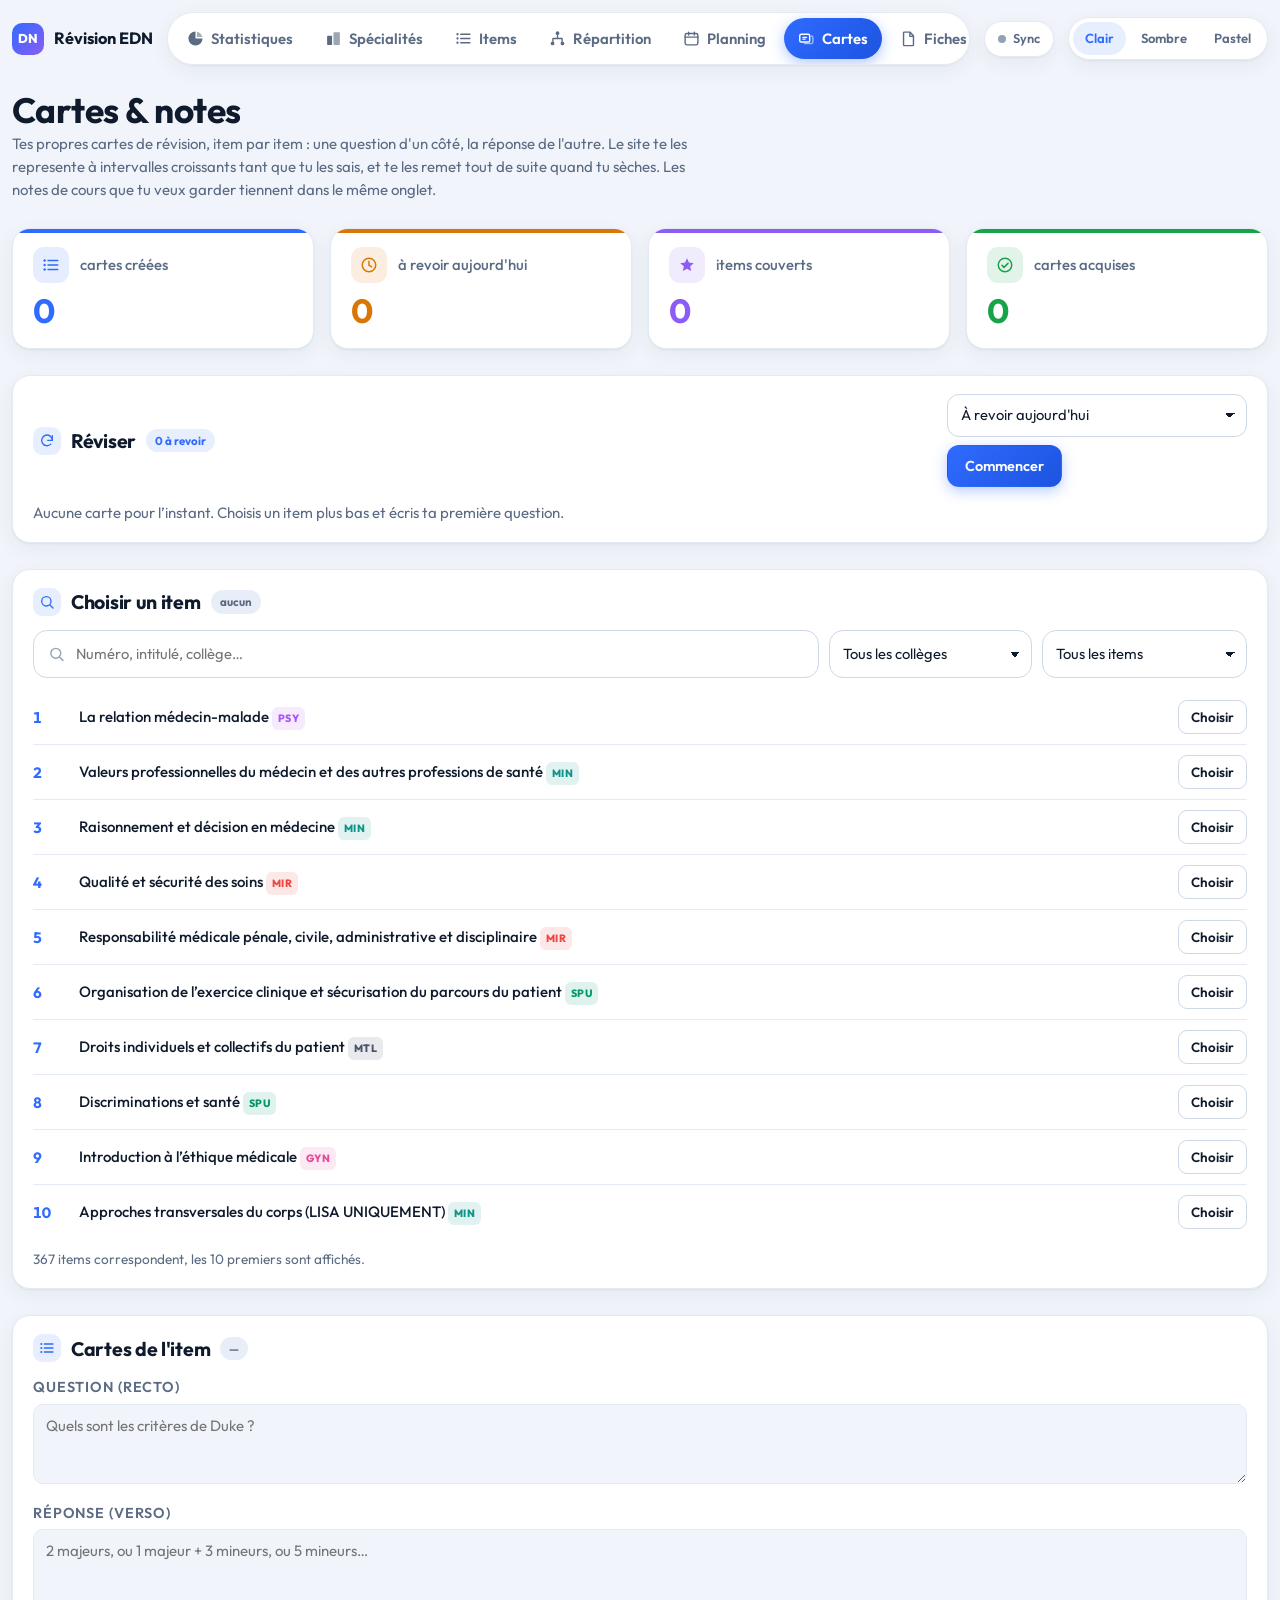
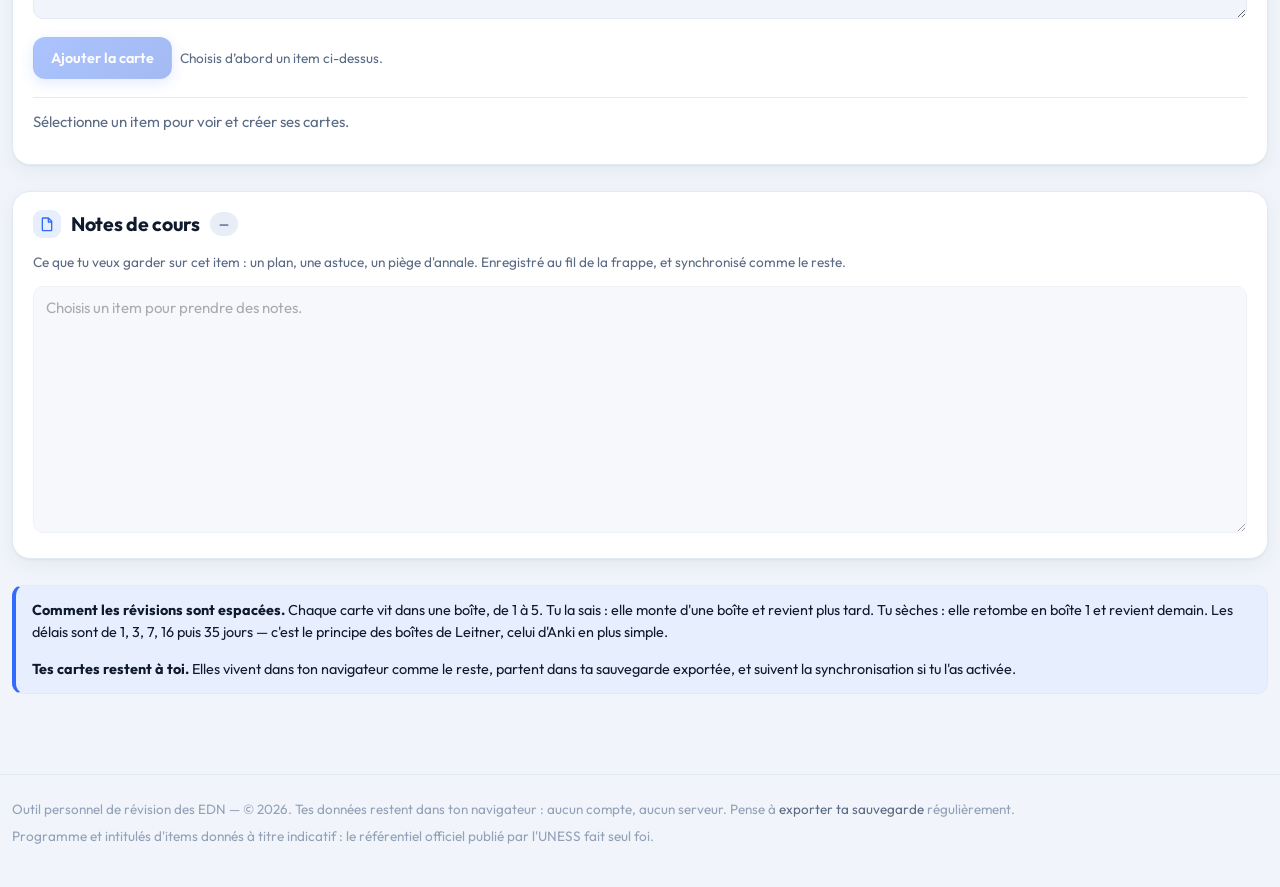
==== cartes.html @ 968150f5 "Onglet « Cartes & notes », et proposer un tour quand un cours est fait Deux demandes.  1. Un nouvel " ====
<!doctype html>
<html lang="fr" data-theme="clair">
<head>
<meta charset="utf-8">
<meta name="viewport" content="width=device-width, initial-scale=1, viewport-fit=cover">
<title>Cartes de révision et notes de cours | Révision EDN</title>
<meta name="description" content="Crée tes propres cartes de révision par item, revois-les en répétition espacée, et garde tes notes de cours au même endroit.">
<meta name="theme-color" content="#f1f5fb">
<meta name="color-scheme" content="light dark">
<meta name="mobile-web-app-capable" content="yes">
<meta name="apple-mobile-web-app-capable" content="yes">
<meta name="apple-mobile-web-app-status-bar-style" content="default">
<meta name="apple-mobile-web-app-title" content="EDN">
<link rel="manifest" href="manifest.webmanifest">
<link rel="apple-touch-icon" href="assets/apple-touch-icon.png">
<link rel="icon" href="data:image/svg+xml,%3Csvg xmlns='http://www.w3.org/2000/svg' viewBox='0 0 32 32'%3E%3Crect width='32' height='32' rx='9' fill='%232f6bff'/%3E%3Ctext x='16' y='22' font-family='sans-serif' font-size='15' font-weight='bold' fill='white' text-anchor='middle'%3EDN%3C/text%3E%3C/svg%3E">
<link rel="preconnect" href="https://fonts.googleapis.com">
<link rel="preconnect" href="https://fonts.gstatic.com" crossorigin>
<link rel="stylesheet" href="https://fonts.googleapis.com/css2?family=Outfit:wght@400;500;600;700;800&display=swap">
<link rel="stylesheet" href="assets/css/style.css?v=__BUILD__">
<script src="assets/js/items.js?v=__BUILD__"></script>
<script src="assets/js/store.js?v=__BUILD__"></script>
<script src="assets/js/sync.js?v=__BUILD__"></script>
<script src="assets/js/ui.js?v=__BUILD__"></script>
</head>
<body>

<header class="topbar">
  <div class="topbar__inner">
    <a class="brand" href="index.html">
      <span class="brand__mark">DN</span>
      <span>Révision EDN</span>
    </a>
    <nav class="tabs" aria-label="Navigation principale">
      <a href="stats.html"><svg viewBox="0 0 24 24" fill="currentColor" aria-hidden="true"><path d="M12 2a10 10 0 1 0 10 10h-10z"/><path d="M14 2.5A10 10 0 0 1 21.5 10H14z" opacity=".55"/></svg><span>Statistiques</span></a>
      <a href="specialites.html"><svg viewBox="0 0 24 24" fill="currentColor" aria-hidden="true"><rect x="3" y="8" width="7" height="13" rx="1"/><rect x="12" y="3" width="9" height="18" rx="1" opacity=".6"/></svg><span>Spécialités</span></a>
      <a href="items.html"><svg viewBox="0 0 24 24" fill="currentColor" aria-hidden="true"><path d="M8 6h13M8 12h13M8 18h13" stroke="currentColor" stroke-width="2" stroke-linecap="round" fill="none"/><circle cx="3.5" cy="6" r="1.6"/><circle cx="3.5" cy="12" r="1.6"/><circle cx="3.5" cy="18" r="1.6"/></svg><span>Items</span></a>
      <a href="repartition.html"><svg viewBox="0 0 24 24" fill="currentColor" aria-hidden="true"><circle cx="12" cy="4.5" r="2.6"/><circle cx="5" cy="19" r="2.6"/><circle cx="19" cy="19" r="2.6"/><path d="M12 7.5v4.5M12 12H5.5v4M12 12h6.5v4" fill="none" stroke="currentColor" stroke-width="1.9" stroke-linecap="round" stroke-linejoin="round"/></svg><span>Répartition</span></a>
      <a href="planning.html"><svg viewBox="0 0 24 24" fill="currentColor" aria-hidden="true"><rect x="3" y="5" width="18" height="16" rx="2.5" fill="none" stroke="currentColor" stroke-width="2"/><path d="M3 10h18M8 3v4M16 3v4" stroke="currentColor" stroke-width="2" stroke-linecap="round"/></svg><span>Planning</span></a>
      <a href="cartes.html"><svg viewBox="0 0 24 24" fill="currentColor" aria-hidden="true"><rect x="2.5" y="6" width="14" height="11" rx="2" fill="none" stroke="currentColor" stroke-width="2"/><path d="M7 10.5h5M7 13h3" stroke="currentColor" stroke-width="1.8" stroke-linecap="round"/><path d="M19 8.5a2 2 0 0 1 2 2v6.5a2 2 0 0 1-2 2H9" fill="none" stroke="currentColor" stroke-width="2" stroke-linecap="round" opacity=".55"/></svg><span>Cartes</span></a>
      <a href="fiches.html"><svg viewBox="0 0 24 24" fill="currentColor" aria-hidden="true"><path d="M6 3h8l5 5v13a1 1 0 0 1-1 1H6a1 1 0 0 1-1-1V4a1 1 0 0 1 1-1z" fill="none" stroke="currentColor" stroke-width="2" stroke-linejoin="round"/><path d="M14 3v6h5" fill="none" stroke="currentColor" stroke-width="2" stroke-linejoin="round"/></svg><span>Fiches</span></a>
    </nav>
      <a class="sync" href="sync.html" id="sync-etat" data-phase="inactif" title="Synchronisation">
        <span class="sync__point"></span><span class="sync__txt">Sync</span>
      </a>
    <div class="themes" role="group" aria-label="Thème">
      <button type="button" data-theme="clair" aria-pressed="true">Clair</button>
      <button type="button" data-theme="sombre" aria-pressed="false">Sombre</button>
      <button type="button" data-theme="pastel" aria-pressed="false">Pastel</button>
    </div>
  </div>
</header>

<main>
<div class="wrap">

  <section>
    <h1 class="mb0">Cartes &amp; notes</h1>
    <p class="muted" style="max-width:68ch">Tes propres cartes de révision, item par item :
    une question d'un côté, la réponse de l'autre. Le site te les represente à intervalles
    croissants tant que tu les sais, et te les remet tout de suite quand tu sèches. Les notes
    de cours que tu veux garder tiennent dans le même onglet.</p>
  </section>

  <section>
    <div class="grid grid--4">
      <div class="stat-card" style="--accent-color:var(--blue)">
        <div class="stat-card__head"><span class="stat-card__icon" id="i-total"></span>
          <span class="stat-card__label">cartes créées</span></div>
        <div class="stat-card__value" id="k-total">—</div>
      </div>
      <div class="stat-card" style="--accent-color:var(--amber)">
        <div class="stat-card__head"><span class="stat-card__icon" id="i-dues"></span>
          <span class="stat-card__label">à revoir aujourd'hui</span></div>
        <div class="stat-card__value" id="k-dues">—</div>
      </div>
      <div class="stat-card" style="--accent-color:var(--violet)">
        <div class="stat-card__head"><span class="stat-card__icon" id="i-items"></span>
          <span class="stat-card__label">items couverts</span></div>
        <div class="stat-card__value" id="k-items">—</div>
      </div>
      <div class="stat-card" style="--accent-color:var(--green)">
        <div class="stat-card__head"><span class="stat-card__icon" id="i-acquises"></span>
          <span class="stat-card__label">cartes acquises</span></div>
        <div class="stat-card__value" id="k-acquises">—</div>
      </div>
    </div>
  </section>

  <!-- ---------------------------------------------------------- réviser -->
  <section>
    <div class="card card--pad">
      <div class="sec-title sec-title--rev">
        <span class="sec-title__icon" id="i-sec-rev"></span>
        <h2>Réviser</h2>
        <span class="tag tag--blue" id="rev-compte">—</span>
        <div class="spacer"></div>
        <div class="row rev-ctl">
          <label class="vh" for="rev-portee">Quoi réviser</label>
          <select id="rev-portee">
            <option value="dues">À revoir aujourd'hui</option>
            <option value="toutes">Toutes les cartes</option>
            <option value="item">L'item sélectionné</option>
          </select>
          <button type="button" class="btn btn--primary" id="rev-demarrer">Commencer</button>
        </div>
      </div>
      <div id="rev-zone">
        <p class="muted mb0" id="rev-vide">Rien à revoir pour l'instant. Crée une carte ci-dessous,
        ou choisis « Toutes les cartes » pour t'entraîner quand même.</p>
      </div>
    </div>
  </section>

  <!-- ------------------------------------------------------ item courant -->
  <section>
    <div class="card card--pad">
      <div class="sec-title">
        <span class="sec-title__icon" id="i-sec-item"></span>
        <h2>Choisir un item</h2>
        <span class="tag" id="item-tag">aucun</span>
      </div>
      <div class="row" style="gap:10px">
        <div class="search">
          <svg viewBox="0 0 24 24" fill="currentColor" aria-hidden="true"><circle cx="11" cy="11" r="7" fill="none" stroke="currentColor" stroke-width="2"/><path d="M16.5 16.5 21 21" stroke="currentColor" stroke-width="2" stroke-linecap="round"/></svg>
          <label class="vh" for="c-q">Rechercher un item</label>
          <input type="search" id="c-q" placeholder="Numéro, intitulé, collège…" autocomplete="off">
        </div>
        <div class="filters">
          <label class="vh" for="c-col">Collège</label>
          <select id="c-col"><option value="">Tous les collèges</option></select>
          <label class="vh" for="c-avec">Filtrer</label>
          <select id="c-avec">
            <option value="">Tous les items</option>
            <option value="cartes">Avec des cartes</option>
            <option value="notes">Avec une note de cours</option>
            <option value="dues">Avec des cartes à revoir</option>
          </select>
        </div>
      </div>
      <div id="c-resultats" style="margin-top:12px"></div>
    </div>
  </section>

  <!-- ------------------------------------------------------- les cartes -->
  <section>
    <div class="card card--pad">
      <div class="sec-title">
        <span class="sec-title__icon" id="i-sec-cartes"></span>
        <h2>Cartes de l'item</h2>
        <span class="tag" id="cartes-compte">—</span>
      </div>
      <form id="carte-form" class="carte-form">
        <div>
          <label for="f-recto">Question (recto)</label>
          <textarea id="f-recto" rows="2" placeholder="Quels sont les critères de Duke ?"></textarea>
        </div>
        <div>
          <label for="f-verso">Réponse (verso)</label>
          <textarea id="f-verso" rows="3" placeholder="2 majeurs, ou 1 majeur + 3 mineurs, ou 5 mineurs…"></textarea>
        </div>
        <div class="row" style="gap:8px">
          <button type="submit" class="btn btn--primary" id="f-valider">Ajouter la carte</button>
          <button type="button" class="btn" id="f-annuler" hidden>Annuler la modification</button>
          <span class="small muted" id="f-aide">Choisis d'abord un item ci-dessus.</span>
        </div>
      </form>
      <ul class="cartes" id="cartes-liste"></ul>
    </div>
  </section>

  <!-- --------------------------------------------------- notes de cours -->
  <section>
    <div class="card card--pad">
      <div class="sec-title">
        <span class="sec-title__icon" id="i-sec-cours"></span>
        <h2>Notes de cours</h2>
        <span class="tag" id="cours-etat">—</span>
      </div>
      <p class="small muted">Ce que tu veux garder sur cet item : un plan, une astuce, un piège
      d'annale. Enregistré au fil de la frappe, et synchronisé comme le reste.</p>
      <label class="vh" for="cours-texte">Notes de cours</label>
      <textarea id="cours-texte" rows="10" placeholder="Choisis un item pour prendre des notes." disabled></textarea>
    </div>
  </section>

  <section>
    <div class="notice notice--info">
      <p><strong>Comment les révisions sont espacées.</strong> Chaque carte vit dans une boîte,
      de 1 à 5. Tu la sais : elle monte d'une boîte et revient plus tard. Tu sèches : elle
      retombe en boîte 1 et revient demain. Les délais sont de 1, 3, 7, 16 puis 35 jours —
      c'est le principe des boîtes de Leitner, celui d'Anki en plus simple.</p>
      <p class="mb0"><strong>Tes cartes restent à toi.</strong> Elles vivent dans ton navigateur
      comme le reste, partent dans ta sauvegarde exportée, et suivent la synchronisation si tu
      l'as activée.</p>
    </div>
  </section>

</div>
</main>

<footer class="foot">
  <div class="wrap">
    <p class="mb0">
      Outil personnel de révision des EDN — &copy; <span id="annee"></span>.
      Tes données restent dans ton navigateur : aucun compte, aucun serveur.
      Pense à <a href="items.html#donnees">exporter ta sauvegarde</a> régulièrement.
    </p>
    <p class="mb0 small" style="margin-top:6px">
      Programme et intitulés d'items donnés à titre indicatif : le référentiel officiel
      publié par l'UNESS fait seul foi.
    </p>
  </div>
</footer>
<script src="assets/js/page-cartes.js?v=__BUILD__"></script>

</body>
</html>
---- assets/css/style.css ----
/* ==========================================================================
   Révision EDN — feuille de style unique
   Thèmes : clair · sombre · pastel, pilotés par [data-theme] sur <html>
   ========================================================================== */

:root {
  /* surfaces */
  --bg:          #f1f5fb;
  --bg-2:        #e8eef8;
  --card:        #ffffff;
  --card-2:      #f8fafc;
  --line:        #e4eaf3;
  --line-2:      #cfd8e6;

  /* texte */
  --ink:         #0f1b2d;
  --ink-2:       #5b6b84;
  --ink-3:       #93a1b7;

  /* accent */
  --blue:        #2f6bff;
  --blue-2:      #1d54e0;
  --blue-soft:   #e7effe;
  --violet:      #8b5cf6;
  --violet-soft: #f1ebfe;
  --on-accent:   #ffffff;

  /* états */
  --green:       #16a34a;
  --green-soft:  #dcfce7;
  --amber:       #d97706;
  --amber-soft:  #fef3c7;
  --red:         #dc2626;
  --red-soft:    #fee2e2;
  --pink:        #ec4899;
  --pink-soft:   #fce7f3;

  /* confiance 1→5 */
  --c1: #a4514f; --c2: #ef6b62; --c3: #f0b43c; --c4: #22c55e; --c5: #4b9f6b;

  --shadow:    0 1px 2px rgba(15, 27, 45, .05), 0 6px 20px rgba(15, 27, 45, .06);
  --shadow-lg: 0 8px 40px rgba(15, 27, 45, .14);
  --r:    18px;
  --r-sm: 11px;
  --maxw: 1440px;
  --font: "Outfit", -apple-system, BlinkMacSystemFont, "Segoe UI", Roboto, sans-serif;
  --tint: 12%;   /* intensité du fond teinté par spécialité */
}

:root[data-theme="sombre"] {
  --bg:          #0d1626;
  --bg-2:        #0a1220;
  --card:        #15202f;
  --card-2:      #1b2838;
  --line:        #24334a;
  --line-2:      #33455f;
  --ink:         #e9eff8;
  --ink-2:       #9fb0c8;
  --ink-3:       #6d809b;
  --blue:        #4d84ff;
  --blue-2:      #3c72f0;
  --blue-soft:   #1b2b4c;
  --violet:      #a78bfa;
  --violet-soft: #2a2450;
  --green:       #34d17f;  --green-soft: #12301f;
  --amber:       #eab34a;  --amber-soft: #302614;
  --red:         #f87171;  --red-soft:   #331a1a;
  --pink:        #f472b6;  --pink-soft:  #34192a;
  --shadow:      0 1px 2px rgba(0, 0, 0, .4), 0 6px 20px rgba(0, 0, 0, .32);
  --shadow-lg:   0 10px 44px rgba(0, 0, 0, .55);
  --tint: 20%;
}

:root[data-theme="pastel"] {
  --bg:          #fbf5f0;
  --bg-2:        #f6ece4;
  --card:        #fffcf9;
  --card-2:      #fdf4ee;
  --line:        #efe0d5;
  --line-2:      #ddc7b8;
  --ink:         #3f3239;
  --ink-2:       #7d6a74;
  --ink-3:       #a89099;
  --blue:        #7c6bd6;
  --blue-2:      #6a59c4;
  --blue-soft:   #efe9fb;
  --violet:      #b47fd0;
  --violet-soft: #f7eafb;
  --green:       #5f9877;  --green-soft: #e6f2ea;
  --amber:       #c08a4a;  --amber-soft: #fbf0e0;
  --red:         #c86a62;  --red-soft:   #fbe9e7;
  --pink:        #cf7aa4;  --pink-soft:  #fbeaf2;
  --c1: #b07474; --c2: #d98b84; --c3: #ddb073; --c4: #7fb894; --c5: #629a7c;
  --shadow:      0 1px 2px rgba(120, 90, 80, .06), 0 6px 20px rgba(120, 90, 80, .09);
  --shadow-lg:   0 10px 44px rgba(120, 90, 80, .2);
  --tint: 14%;
}

* { box-sizing: border-box; }
html { -webkit-text-size-adjust: 100%; }

body {
  margin: 0;
  font-family: var(--font);
  font-size: 15px;
  line-height: 1.55;
  color: var(--ink);
  background: var(--bg);
  -webkit-font-smoothing: antialiased;
}

a { color: var(--blue); text-decoration: none; }
a:hover { text-decoration: underline; }

h1, h2, h3, h4 { margin: 0 0 .5em; line-height: 1.22; font-weight: 700; letter-spacing: -.015em; }
h1 { font-size: clamp(1.55rem, 1.2rem + 1.5vw, 2.2rem); }
h2 { font-size: clamp(1.2rem, 1.05rem + .7vw, 1.5rem); }
h3 { font-size: 1.05rem; }
p { margin: 0 0 1em; }

code {
  font-family: ui-monospace, SFMono-Regular, Menlo, Consolas, monospace;
  font-size: .88em; background: var(--bg-2); border: 1px solid var(--line);
  border-radius: 5px; padding: .08em .38em;
}

:focus-visible { outline: 2px solid var(--blue); outline-offset: 2px; }

/* ---------------------------------------------------------------- layout */

.wrap { max-width: var(--maxw); margin: 0 auto; padding: 0 20px; }
.wrap--narrow { max-width: 860px; }
main { padding: 20px 0 80px; }
section + section { margin-top: 26px; }

/* --------------------------------------------------------------- en-tête */

.topbar {
  position: sticky; top: 0; z-index: 50;
  background: color-mix(in srgb, var(--bg) 88%, transparent);
  backdrop-filter: blur(12px);
  padding: 12px 0 4px;
}
.topbar__inner {
  max-width: var(--maxw); margin: 0 auto; padding: 0 20px;
  display: flex; align-items: center; gap: 14px; flex-wrap: wrap;
}

.brand { display: inline-flex; align-items: center; gap: 10px; font-weight: 700; color: var(--ink); font-size: 1.02rem; }
.brand:hover { text-decoration: none; }
.brand__mark {
  width: 32px; height: 32px; border-radius: 10px; flex: none;
  background: linear-gradient(135deg, var(--blue), var(--violet));
  color: #fff; display: grid; place-items: center; font-size: .8rem; font-weight: 800;
}

/* onglets en pilule */
.tabs {
  display: flex; gap: 4px; flex: 1 1 520px; min-width: 0;
  background: var(--card); border: 1px solid var(--line);
  border-radius: 999px; padding: 5px; box-shadow: var(--shadow);
  overflow-x: auto; scrollbar-width: none;
}
.tabs::-webkit-scrollbar { display: none; }
.tabs a {
  flex: 1 1 auto; display: inline-flex; align-items: center; justify-content: center; gap: 7px;
  padding: 9px 14px; border-radius: 999px; white-space: nowrap;
  font-size: .93rem; font-weight: 600; color: var(--ink-2);
}
.tabs a:hover { background: var(--bg-2); color: var(--ink); text-decoration: none; }
.tabs a[aria-current="page"] {
  background: linear-gradient(135deg, var(--blue), var(--blue-2));
  color: var(--on-accent); box-shadow: 0 4px 14px color-mix(in srgb, var(--blue) 38%, transparent);
}
.tabs svg { width: 17px; height: 17px; flex: none; }

/* sélecteur de thème */
.themes {
  display: inline-flex; gap: 3px; padding: 4px; flex: none;
  background: var(--card); border: 1px solid var(--line);
  border-radius: 999px; box-shadow: var(--shadow);
}
.themes button {
  border: 0; background: none; font: inherit; font-size: .82rem; font-weight: 600;
  color: var(--ink-2); padding: 6px 12px; border-radius: 999px; cursor: pointer; min-height: 32px;
}
.themes button:hover { color: var(--ink); }
.themes button[aria-pressed="true"] { background: var(--blue-soft); color: var(--blue); }

/* ----------------------------------------------------------------- cartes */

.card {
  background: var(--card); border: 1px solid var(--line);
  border-radius: var(--r); box-shadow: var(--shadow);
}
.card--pad { padding: 18px 20px; }

.grid { display: grid; gap: 16px; }
.grid--2 { grid-template-columns: repeat(auto-fit, minmax(280px, 1fr)); }
.grid--3 { grid-template-columns: repeat(auto-fit, minmax(300px, 1fr)); }
.grid--4 { grid-template-columns: repeat(auto-fit, minmax(230px, 1fr)); }

/* titre de section avec pastille */
.sec-title { display: flex; align-items: center; gap: 10px; margin: 0 0 14px; }
.sec-title__icon {
  width: 28px; height: 28px; border-radius: 9px; display: grid; place-items: center; flex: none;
  background: var(--blue-soft); color: var(--blue);
}
.sec-title__icon svg { width: 16px; height: 16px; }
.sec-title h2 { margin: 0; font-size: 1.22rem; }
.sec-title .spacer { flex: 1 1 auto; }

/* carte statistique à liseré coloré */
.stat-card {
  position: relative; overflow: hidden;
  background: var(--card); border: 1px solid var(--line);
  border-radius: var(--r); box-shadow: var(--shadow); padding: 18px 20px 20px;
}
.stat-card::before {
  content: ""; position: absolute; inset: 0 0 auto 0; height: 4px; background: var(--accent-color, var(--blue));
}
.stat-card__head { display: flex; align-items: center; gap: 11px; margin-bottom: 10px; }
.stat-card__icon {
  width: 36px; height: 36px; border-radius: 11px; display: grid; place-items: center; flex: none;
  background: color-mix(in srgb, var(--accent-color, var(--blue)) var(--tint), transparent);
  color: var(--accent-color, var(--blue));
}
.stat-card__icon svg { width: 18px; height: 18px; }
.stat-card__label { color: var(--ink-2); font-size: .93rem; font-weight: 500; }
.stat-card__value {
  font-size: 2.1rem; font-weight: 700; line-height: 1.05; letter-spacing: -.03em;
  color: var(--accent-color, var(--blue));
}
.stat-card__value small { font-size: .95rem; font-weight: 600; color: var(--ink-2); margin-left: 4px; }
.stat-card__foot { margin-top: 10px; padding-top: 10px; border-top: 1px solid var(--line); font-size: .85rem; color: var(--ink-2); }

/* --------------------------------------------------------------- boutons */

.btn {
  display: inline-flex; align-items: center; justify-content: center; gap: 8px;
  font: inherit; font-size: .9rem; font-weight: 600; min-height: 42px; padding: 9px 17px;
  border-radius: 12px; border: 1px solid var(--line-2);
  background: var(--card); color: var(--ink); cursor: pointer; text-decoration: none;
}
.btn:hover { background: var(--bg-2); text-decoration: none; }
.btn svg { width: 16px; height: 16px; flex: none; }
.btn--primary {
  background: linear-gradient(135deg, var(--blue), var(--blue-2));
  border-color: transparent; color: var(--on-accent);
  box-shadow: 0 4px 14px color-mix(in srgb, var(--blue) 34%, transparent);
}
.btn--primary:hover { filter: brightness(1.07); background: linear-gradient(135deg, var(--blue), var(--blue-2)); }
.btn--violet { background: linear-gradient(135deg, var(--violet), #7c4ddb); border-color: transparent; color: #fff; }
.btn--ghost { border-color: transparent; background: transparent; color: var(--ink-2); }
.btn--ghost:hover { background: var(--bg-2); color: var(--ink); }
.btn--sm { min-height: 34px; padding: 5px 12px; font-size: .84rem; border-radius: 9px; }
.btn--danger { color: var(--red); border-color: color-mix(in srgb, var(--red) 45%, transparent); }
.btn--danger:hover { background: var(--red-soft); }
.btn[disabled] { opacity: .4; cursor: not-allowed; }
.btn-row { display: flex; flex-wrap: wrap; gap: 9px; }

/* --------------------------------------------------------------- champs */

label { display: block; font-size: .76rem; font-weight: 700; letter-spacing: .06em;
        text-transform: uppercase; color: var(--ink-2); margin-bottom: 6px; }

input[type="text"], input[type="search"], input[type="number"], input[type="date"],
select, textarea {
  font: inherit; font-size: .92rem; width: 100%; min-height: 42px; padding: 9px 13px;
  color: var(--ink); background: var(--card); border: 1px solid var(--line-2);
  border-radius: 12px;
}
textarea { min-height: 80px; resize: vertical; line-height: 1.5; }
select {
  appearance: none;
  background-image: linear-gradient(45deg, transparent 50%, currentColor 50%),
                    linear-gradient(135deg, currentColor 50%, transparent 50%);
  background-position: right 16px center, right 11px center;
  background-size: 5px 5px, 5px 5px;
  background-repeat: no-repeat;
  padding-right: 34px;
}

/* barre de recherche proéminente */
.search { position: relative; flex: 1 1 320px; min-width: 0; }
.search input { padding-left: 42px; min-height: 48px; border-radius: 14px; }
.search svg {
  position: absolute; left: 15px; top: 50%; transform: translateY(-50%);
  width: 17px; height: 17px; color: var(--ink-3); pointer-events: none;
}

.filters { display: flex; gap: 10px; flex-wrap: wrap; align-items: center; }
.filters select { min-height: 48px; border-radius: 14px; width: auto; min-width: 170px; }

/* ---------------------------------------------------------------- badges */

.tag {
  display: inline-flex; align-items: center; gap: 5px;
  font-size: .72rem; font-weight: 700; padding: 3px 9px; border-radius: 999px;
  background: var(--bg-2); color: var(--ink-2); white-space: nowrap;
}
.tag--green  { background: var(--green-soft); color: var(--green); }
.tag--amber  { background: var(--amber-soft); color: var(--amber); }
.tag--red    { background: var(--red-soft);   color: var(--red); }
.tag--blue   { background: var(--blue-soft);  color: var(--blue); }
.tag--violet { background: var(--violet-soft); color: var(--violet); }
.tag--ref    { background: #fef3c7; color: #a16207; }
:root[data-theme="sombre"] .tag--ref { background: #3a2f12; color: #eab308; }

/* pastille de collège : code court sur fond teinté */
.spe {
  display: inline-flex; align-items: center; gap: 6px;
  font-size: .78rem; font-weight: 600; color: var(--spe, var(--ink-2)); white-space: nowrap;
}
.spe__code {
  font-size: .66rem; font-weight: 800; letter-spacing: .03em;
  padding: 3px 6px; border-radius: 6px;
  background: color-mix(in srgb, var(--spe, var(--blue)) var(--tint), transparent);
  color: var(--spe, var(--blue));
}
/* Le collège référent d'un item : même pastille, mais appuyée. */
.spe--ref { font-weight: 800; }
.spe--ref .spe__code {
  background: color-mix(in srgb, var(--spe, var(--blue)) 26%, transparent);
  box-shadow: inset 0 0 0 1px color-mix(in srgb, var(--spe, var(--blue)) 55%, transparent);
}
.spe-cell { background: color-mix(in srgb, var(--spe) 7%, transparent); }
:root[data-theme="sombre"] .spe-cell { background: color-mix(in srgb, var(--spe) 12%, transparent); }

/* légende des supports */
.legend { display: flex; gap: 7px; flex-wrap: wrap; }
.legend span {
  font-size: .72rem; font-weight: 600; color: #fff; padding: 4px 10px; border-radius: 8px;
  display: inline-flex; gap: 5px; align-items: center;
}
.legend b { font-weight: 800; letter-spacing: .04em; }
.legend em { font-style: normal; }

/* ---------------------------------------------------------------- table */

.tbl-wrap { overflow-x: auto; -webkit-overflow-scrolling: touch; }
table.tbl { width: 100%; border-collapse: separate; border-spacing: 0; font-size: .9rem; min-width: 980px; }
table.tbl th, table.tbl td { padding: 11px 14px; text-align: left; vertical-align: middle; }
table.tbl thead th {
  position: sticky; top: 0; z-index: 2;
  background: var(--card-2); color: var(--ink-2);
  font-size: .76rem; font-weight: 700; letter-spacing: .06em; text-transform: uppercase;
  white-space: nowrap; border-bottom: 1px solid var(--line);
}
table.tbl thead th:first-child { border-top-left-radius: var(--r); }
table.tbl thead th:last-child  { border-top-right-radius: var(--r); }
table.tbl tbody td { border-bottom: 1px solid var(--line); }
table.tbl tbody tr:hover td { background: color-mix(in srgb, var(--blue) 4%, transparent); }
table.tbl tbody tr:hover td.spe-cell { background: color-mix(in srgb, var(--spe) 13%, transparent); }
th.sortable { cursor: pointer; user-select: none; }
th.sortable:hover { color: var(--ink); }
th .arrow { opacity: .55; font-size: .8em; }

td.num { width: 62px; font-weight: 700; color: var(--blue); font-variant-numeric: tabular-nums; }
td.nom { min-width: 280px; font-weight: 500; }
td.nowrap, th.nowrap { white-space: nowrap; }

/* chips de tours T1..T8 */
.tours { display: flex; gap: 5px; }
.tours button {
  width: 34px; height: 32px; border-radius: 9px; padding: 0;
  border: 1px solid var(--line-2); background: var(--card-2);
  font: inherit; font-size: .72rem; font-weight: 700; color: var(--ink-3);
  cursor: pointer; display: grid; place-items: center;
}
.tours button:hover { border-color: var(--blue); color: var(--blue); }
.tours button[data-fait="1"] { color: #fff; border-color: transparent; }
.tours button[data-c="1"] { background: var(--c1); }
.tours button[data-c="2"] { background: var(--c2); }
.tours button[data-c="3"] { background: var(--c3); }
.tours button[data-c="4"] { background: var(--c4); }
.tours button[data-c="5"] { background: var(--c5); }

/* cases de ressources */
.res { display: grid; grid-template-columns: repeat(2, minmax(0, 1fr)); gap: 2px 12px; min-width: 210px; }
.res label {
  display: flex; align-items: center; gap: 7px; margin: 0;
  font-size: .78rem; font-weight: 500; letter-spacing: 0; text-transform: none; color: var(--ink-2);
  cursor: pointer; padding: 2px 0;
}
.res input { width: 16px; height: 16px; min-height: 0; accent-color: var(--blue); margin: 0; flex: none; }
.res label:hover { color: var(--ink); }
.res label::after { display: none; }

/* pagination */
.pager { display: flex; align-items: center; gap: 8px; }
.pager__page {
  min-width: 46px; text-align: center; font-weight: 700; font-size: .85rem;
  background: linear-gradient(135deg, var(--blue), var(--blue-2)); color: #fff;
  padding: 7px 12px; border-radius: 999px;
}

/* ------------------------------------------------- cartes de spécialité */

.spe-card {
  position: relative; overflow: hidden; padding: 16px 18px 18px;
  background: var(--card); border: 1px solid var(--line);
  border-radius: var(--r); box-shadow: var(--shadow);
}
.spe-card::before { content: ""; position: absolute; inset: 0 auto 0 0; width: 5px; background: var(--spe); }
.spe-card__head { display: flex; align-items: center; gap: 11px; margin-bottom: 12px; }
.spe-card__icon {
  width: 38px; height: 38px; border-radius: 11px; flex: none; display: grid; place-items: center;
  background: var(--spe); color: #fff; font-size: .72rem; font-weight: 800; letter-spacing: .02em;
}
.spe-card__name { font-weight: 700; font-size: 1rem; flex: 1 1 auto; min-width: 0; }
.spe-card__count { background: var(--spe); color: #fff; font-size: .76rem; font-weight: 700; padding: 3px 10px; border-radius: 999px; }
.spe-card__meta { display: flex; gap: 16px; flex-wrap: wrap; font-size: .85rem; color: var(--ink-2);
                  padding-bottom: 11px; border-bottom: 1px dashed var(--line); margin-bottom: 11px; }
.spe-card__meta b { color: var(--ink); font-weight: 600; }
.spe-card__pills { display: flex; gap: 8px; flex-wrap: wrap; margin-bottom: 12px; }

.bar { height: 7px; border-radius: 999px; background: var(--bg-2); overflow: hidden; }
.bar > span { display: block; height: 100%; border-radius: 999px; background: var(--blue); transition: width .25s; }

/* ------------------------------------------------------------- modale */

dialog {
  border: 0; padding: 0; color: var(--ink); background: var(--card);
  border-radius: 22px; box-shadow: var(--shadow-lg);
  width: calc(100% - 28px); max-width: 480px;
}
dialog::backdrop { background: rgba(8, 14, 26, .55); backdrop-filter: blur(3px); }
/* en-tête et pied figés, corps défilant : le bouton de validation reste
   toujours atteignable, y compris en feuille basse sur téléphone */
dialog[open] { display: flex; flex-direction: column; max-height: 90vh; }
.modal__head, .modal__foot { flex: none; }
.modal__body { flex: 1 1 auto; overflow-y: auto; -webkit-overflow-scrolling: touch; }
.modal__head { position: relative; padding: 22px 24px 6px; text-align: center; }
.modal__head h3 { margin: 0; font-size: 1.32rem; }
.modal__head p { margin: 4px 0 0; font-size: .86rem; color: var(--ink-2); }
.modal__close {
  position: absolute; top: 16px; right: 16px; width: 36px; height: 36px; border-radius: 50%;
  border: 0; background: var(--bg-2); color: var(--ink-2); cursor: pointer;
  font-size: 1.05rem; line-height: 1; display: grid; place-items: center;
}
.modal__close:hover { background: var(--line); color: var(--ink); }
.modal__body { padding: 16px 24px 4px; }
.modal__body > * + * { margin-top: 18px; }
.modal__foot { padding: 18px 24px 22px; display: flex; gap: 10px; }
.modal__foot .btn { flex: 1 1 auto; }

/* sélecteur de confiance 1→5 */
.conf { display: grid; grid-template-columns: repeat(5, 1fr); gap: 10px; }
.conf button {
  border: 0; border-radius: 14px; padding: 0; height: 62px; cursor: pointer;
  font: inherit; font-size: 1.35rem; font-weight: 700; color: #fff; opacity: .48;
}
.conf button[data-v="1"] { background: var(--c1); }
.conf button[data-v="2"] { background: var(--c2); }
.conf button[data-v="3"] { background: var(--c3); }
.conf button[data-v="4"] { background: var(--c4); }
.conf button[data-v="5"] { background: var(--c5); }
.conf button[aria-pressed="true"] { opacity: 1; transform: translateY(-2px); box-shadow: 0 6px 16px rgba(0, 0, 0, .18); }

/* durée h / min */
.duree { display: flex; align-items: center; gap: 8px; background: var(--card-2);
         border: 1px solid var(--line); border-radius: 14px; padding: 9px 14px; justify-content: center; }
.duree input { width: 62px; text-align: center; font-weight: 700; min-height: 38px; }
.duree span { color: var(--ink-2); font-size: .88rem; }

/* chips de support */
.supports { display: grid; grid-template-columns: repeat(3, 1fr); gap: 9px; }
.supports button {
  border: 1px solid var(--line-2); background: var(--card); color: var(--ink);
  border-radius: 12px; padding: 10px 6px; font: inherit; font-size: .8rem; font-weight: 600;
  cursor: pointer; min-height: 46px;
}
.supports button:hover { border-color: var(--violet); }
.supports button[aria-pressed="true"] {
  background: linear-gradient(135deg, var(--violet), #7c4ddb); border-color: transparent; color: #fff;
}

/* ---------------------------------------------------------- calendrier */

/* --- vue mois : grille de 7 colonnes, une case par jour --- */

.cal-mois {
  display: grid;
  grid-template-columns: repeat(7, minmax(0, 1fr));
  border-top: 1px solid var(--line);
}
.cal-mois__th {
  padding: 11px 8px; text-align: center;
  font-size: .74rem; font-weight: 700; letter-spacing: .07em; text-transform: uppercase;
  color: var(--ink-2); background: var(--card-2); border-bottom: 1px solid var(--line);
}
.cal-mois__th:nth-child(6), .cal-mois__th:nth-child(7) { color: var(--ink-3); }
.cal-mois__j {
  min-height: 116px; padding: 5px 5px 7px;
  border-right: 1px solid var(--line); border-bottom: 1px solid var(--line);
  display: flex; flex-direction: column; gap: 4px; cursor: pointer;
}
.cal-mois__j:nth-child(7n + 7) { border-right: 0; }
.cal-mois__j:hover { background: color-mix(in srgb, var(--blue) 4%, transparent); }
.cal-mois__j.hors { background: var(--bg-2); }
.cal-mois__j.hors .cal-mois__num { color: var(--ink-3); font-weight: 500; }
.cal-mois__j.depot { background: color-mix(in srgb, var(--blue) 14%, transparent); }
.cal-mois__num {
  align-self: flex-start; border: 0; background: none; cursor: pointer;
  font: inherit; font-size: .84rem; font-weight: 700; color: var(--ink);
  min-width: 26px; height: 26px; border-radius: 50%; padding: 0;
}
.cal-mois__num:hover { background: var(--bg-2); }
.cal-mois__j.auj .cal-mois__num { background: var(--blue); color: #fff; }
.cal-mois__evts { display: flex; flex-direction: column; gap: 3px; min-width: 0; }
.cal-mois__plus {
  border: 0; background: none; cursor: pointer; font: inherit;
  font-size: .72rem; font-weight: 600; color: var(--ink-2); text-align: left; padding: 2px 4px;
}
.cal-mois__plus:hover { color: var(--blue); }

/* --- pastille d'événement --- */

.evt {
  display: flex; align-items: baseline; gap: 5px; min-width: 0;
  border: 0; border-radius: 6px; padding: 3px 7px; cursor: pointer;
  font: inherit; font-size: .74rem; font-weight: 600; text-align: left;
  background: color-mix(in srgb, var(--evt) 16%, transparent);
  color: var(--evt);
  border-left: 3px solid var(--evt);
}
.evt:hover { background: color-mix(in srgb, var(--evt) 26%, transparent); }
.evt--jour { background: var(--evt); color: #fff; border-left-color: transparent; }
.evt__h { flex: none; opacity: .85; font-weight: 500; font-variant-numeric: tabular-nums; }
.evt__t { overflow: hidden; text-overflow: ellipsis; white-space: nowrap; }
.evt--glisse { opacity: .4; }

/* --- vues semaine et jour : grille horaire --- */

.cal-grille {
  display: grid;
  grid-template-columns: 58px repeat(var(--cols), minmax(0, 1fr));
  grid-template-rows: auto auto 1fr;
  max-height: 620px; overflow: auto; border-top: 1px solid var(--line);
  position: relative;
}
.cal-grille__coin { position: sticky; top: 0; left: 0; z-index: 4; background: var(--card-2); border-bottom: 1px solid var(--line); }
.cal-grille__jour {
  position: sticky; top: 0; z-index: 3;
  display: flex; flex-direction: column; align-items: center; gap: 1px;
  padding: 8px 4px; background: var(--card-2);
  border-left: 1px solid var(--line); border-bottom: 1px solid var(--line);
}
.cal-grille__nom { font-size: .68rem; font-weight: 700; letter-spacing: .07em; text-transform: uppercase; color: var(--ink-2); }
.cal-grille__num { font-size: 1.15rem; font-weight: 700; line-height: 1.5rem; min-width: 30px; text-align: center; border-radius: 50%; }
.cal-grille__jour.auj .cal-grille__num { background: var(--blue); color: #fff; }
.cal-grille__jour.auj .cal-grille__nom { color: var(--blue); }

/* la ligne « journée entière » reste collée sous l'en-tête des jours */
.cal-grille__etiq {
  display: flex; align-items: center; justify-content: flex-end;
  padding: 4px 8px; font-size: .66rem; font-weight: 700; letter-spacing: .05em;
  text-transform: uppercase; color: var(--ink-3);
  border-bottom: 1px solid var(--line); background: var(--card);
  position: sticky; left: 0; top: var(--hauteur-entete, 54px); z-index: 4;
}
.cal-grille__toutjour {
  position: sticky; top: var(--hauteur-entete, 54px); z-index: 3;
  min-height: 34px; padding: 4px; display: flex; flex-direction: column; gap: 3px;
  background: var(--card);
  border-left: 1px solid var(--line); border-bottom: 1px solid var(--line); cursor: pointer;
}
.cal-grille__toutjour.depot { background: color-mix(in srgb, var(--blue) 14%, transparent); }

.cal-grille__heures { position: sticky; left: 0; z-index: 2; background: var(--card); }
.cal-grille__heure { position: relative; border-bottom: 1px solid var(--line); }
.cal-grille__heure span {
  position: absolute; right: 8px; top: -8px;
  font-size: .68rem; color: var(--ink-3); font-variant-numeric: tabular-nums;
  background: var(--card); padding: 0 2px;
}
.cal-grille__col { position: relative; border-left: 1px solid var(--line); cursor: pointer; }
.cal-grille__col.depot { background: color-mix(in srgb, var(--blue) 8%, transparent); }
.cal-grille__col.auj { background: color-mix(in srgb, var(--blue) 3%, transparent); }
.cal-grille__ligne { border-bottom: 1px solid var(--line); pointer-events: none; }

.evt--grille {
  position: absolute; left: 3px; right: 3px; z-index: 1;
  flex-direction: column; align-items: stretch; gap: 1px;
  padding: 3px 7px 6px; overflow: hidden;
  background: color-mix(in srgb, var(--evt) 20%, var(--card));
  box-shadow: 0 1px 3px rgba(0, 0, 0, .12);
}
.evt--grille .evt__t { white-space: normal; line-height: 1.25; }
.evt--grille .evt__h { font-size: .68rem; }
.evt__poignee {
  position: absolute; left: 0; right: 0; bottom: 0; height: 9px;
  cursor: ns-resize; border-radius: 0 0 6px 6px;
}
.evt__poignee::after {
  content: ""; display: block; width: 26px; height: 3px; margin: 3px auto 0;
  border-radius: 2px; background: color-mix(in srgb, var(--evt) 60%, transparent);
}
body.redim { user-select: none; cursor: ns-resize; }

.cal-grille__maintenant {
  position: absolute; left: 0; right: 0; height: 2px; background: var(--red); z-index: 2;
  pointer-events: none;
}
.cal-grille__maintenant::before {
  content: ""; position: absolute; left: -4px; top: -3px;
  width: 8px; height: 8px; border-radius: 50%; background: var(--red);
}

kbd {
  font-family: inherit; font-size: .78em; font-weight: 700;
  background: var(--bg-2); border: 1px solid var(--line-2); border-bottom-width: 2px;
  border-radius: 5px; padding: 1px 5px; color: var(--ink-2);
}

/* to-do list */
.todo__head {
  background: linear-gradient(135deg, var(--violet), #7c4ddb); color: #fff;
  padding: 16px 18px; border-radius: var(--r) var(--r) 0 0;
  display: flex; align-items: center; gap: 10px;
}
.todo__head h2 { margin: 0; font-size: 1.1rem; color: #fff; }
.todo__count { margin-left: auto; background: rgba(255,255,255,.22); padding: 3px 11px; border-radius: 999px; font-size: .8rem; font-weight: 700; }
.todo__body { padding: 16px 18px 18px; }
.todo__list { list-style: none; margin: 14px 0 0; padding: 0; }
.todo__list li { display: flex; align-items: center; gap: 10px; padding: 8px 0; border-bottom: 1px solid var(--line); }
.todo__list li:last-child { border-bottom: 0; }
.todo__list input[type="checkbox"] { width: 17px; height: 17px; min-height: 0; accent-color: var(--violet); flex: none; }
.todo__list span { flex: 1 1 auto; font-size: .9rem; }
.todo__list li.fait span { text-decoration: line-through; color: var(--ink-3); }
.todo__vide { text-align: center; color: var(--ink-3); padding: 26px 0; font-size: .9rem; }

/* ------------------------------------------------------------- divers */

.notice {
  border: 1px solid var(--line); border-left: 4px solid var(--amber);
  background: var(--amber-soft); color: var(--ink);
  padding: 13px 16px; border-radius: var(--r-sm); font-size: .9rem;
}
.notice--info { border-left-color: var(--blue); background: var(--blue-soft); }
.notice p:last-child { margin-bottom: 0; }

.muted { color: var(--ink-2); }
.small { font-size: .85rem; }
.center { text-align: center; }
.mb0 { margin-bottom: 0; }
.mt0 { margin-top: 0; }
.row { display: flex; align-items: center; gap: 12px; flex-wrap: wrap; }
.spacer { flex: 1 1 auto; }
.stack > * + * { margin-top: 14px; }
.hide { display: none !important; }
.vh { position: absolute; width: 1px; height: 1px; overflow: hidden; clip: rect(0 0 0 0); clip-path: inset(50%); white-space: nowrap; }

.foot { border-top: 1px solid var(--line); padding: 24px 0 40px; color: var(--ink-3); font-size: .84rem; }
.foot a { color: var(--ink-2); }

/* ------------------------------------------------------------- prose */

.prose { font-size: 1rem; }
.prose h2 { margin-top: 1.8em; padding-bottom: .3em; border-bottom: 1px solid var(--line); }
.prose h3 { margin-top: 1.5em; color: var(--blue); }
.prose ul, .prose ol { padding-left: 1.25em; margin: 0 0 1em; }
.prose li { margin-bottom: .35em; }
.prose table { width: 100%; border-collapse: collapse; font-size: .92rem; margin: 0 0 1.2em; }
.prose th, .prose td { border: 1px solid var(--line); padding: 8px 11px; text-align: left; vertical-align: top; }
.prose thead th { background: var(--bg-2); font-size: .8rem; text-transform: uppercase; letter-spacing: .05em; }
.mnemo { background: var(--blue-soft); border-left: 4px solid var(--blue); border-radius: var(--r-sm); padding: 13px 16px; margin: 0 0 1.2em; }
.mnemo__title { font-weight: 800; color: var(--blue); font-size: .76rem; text-transform: uppercase; letter-spacing: .07em; margin-bottom: 5px; }
.checklist { list-style: none; padding: 0; }
.checklist li { padding-left: 1.6em; position: relative; }
.checklist li::before { content: ""; position: absolute; left: 0; top: .42em; width: 13px; height: 13px; border: 2px solid var(--line-2); border-radius: 4px; }
.toc { background: var(--bg-2); border-radius: var(--r-sm); padding: 15px 18px; }
.toc ol { margin: 0; padding-left: 1.2em; }

/* --------------------------------------------------------- responsive */

@media (max-width: 1100px) {
  .topbar__inner { padding: 0 14px; gap: 10px; }
  .wrap { padding: 0 14px; }
  .card--pad { padding: 16px; }
  .filters select { flex: 1 1 150px; min-width: 0; }
}

/* ------------------------------------------------- tablette et téléphone */

@media (max-width: 760px) {

  body { font-size: 15px; }

  /* en-tête compact : marque + thèmes sur une ligne, onglets en icônes dessous */
  .topbar { padding: 8px 0 2px; }
  .topbar__inner { gap: 8px; padding: 0 12px; }
  .brand span:last-child { display: none; }
  .brand__mark { width: 30px; height: 30px; }
  .themes { margin-left: auto; padding: 3px; }
  .themes button { padding: 7px 11px; font-size: .78rem; min-height: 36px; }
  .tabs { order: 3; flex-basis: 100%; padding: 4px; }
  .tabs a { padding: 8px 6px; }
  .tabs a span { display: none; }
  .tabs svg { width: 20px; height: 20px; }

  .wrap { padding: 0 12px; }
  main { padding: 14px 0 60px; }
  section + section { margin-top: 18px; }

  h1 { font-size: 1.45rem; }
  h2 { font-size: 1.15rem; }
  .sec-title h2 { font-size: 1.1rem; }

  /* champs plus ramassés — 16px minimum pour éviter le zoom auto d'iOS */
  input[type="text"], input[type="search"], input[type="number"],
  input[type="date"], select, textarea { font-size: 16px; min-height: 44px; }
  .search input { min-height: 46px; }
  .filters { gap: 8px; }
  .filters select { min-height: 44px; flex: 1 1 calc(50% - 4px); }

  .card--pad { padding: 14px; }
  .grid { gap: 12px; }
  .grid--2, .grid--4 { grid-template-columns: repeat(2, minmax(0, 1fr)); }
  .grid--3 { grid-template-columns: minmax(0, 1fr); }

  .stat-card { padding: 14px 14px 16px; }
  .stat-card__head { gap: 8px; margin-bottom: 6px; }
  .stat-card__icon { width: 30px; height: 30px; border-radius: 9px; }
  .stat-card__icon svg { width: 15px; height: 15px; }
  .stat-card__label { font-size: .8rem; }
  .stat-card__value { font-size: 1.5rem; }

  /* ---- tableaux : une carte par ligne, plus de défilement horizontal ---- */

  .tbl-wrap { overflow-x: visible; }

  table.tbl {
    display: block;
    min-width: 0 !important;
    width: 100%;
    font-size: .92rem;
  }
  table.tbl thead { display: none; }
  table.tbl tbody { display: block; }

  table.tbl tbody tr {
    display: grid;
    grid-template-columns: auto minmax(0, 1fr);
    gap: 2px 10px;
    align-items: start;
    padding: 14px;
    border-bottom: 1px solid var(--line);
  }
  table.tbl tbody tr:hover td,
  table.tbl tbody tr:hover td.spe-cell { background: none; }

  table.tbl tbody td {
    display: block;
    grid-column: 1 / -1;
    padding: 0;
    border: 0;
    background: none !important;
  }
  table.tbl tbody td:empty { display: none; }

  table.tbl tbody td[data-label]::before {
    content: attr(data-label);
    display: block;
    margin-bottom: 5px;
    font-size: .64rem;
    font-weight: 700;
    letter-spacing: .07em;
    text-transform: uppercase;
    color: var(--ink-3);
  }
  table.tbl tbody td[data-label] { margin-top: 12px; }

  /* la première ligne de la carte : numéro en pastille, puis l'intitulé */
  table.tbl tbody td.num {
    grid-column: 1;
    grid-row: 1;
    width: auto;
    padding: 2px 9px;
    border-radius: 8px;
    background: var(--blue-soft) !important;
    font-size: .8rem;
  }
  table.tbl tbody td.num a { color: inherit; }
  table.tbl tbody td.nom {
    grid-column: 2;
    grid-row: 1;
    min-width: 0;
    font-weight: 600;
    line-height: 1.35;
  }
  table.tbl tbody td.nom .btn {
    padding: 4px 0 !important; min-height: 34px; font-size: inherit;
    align-items: flex-start;
  }
  table.tbl tbody td.center { text-align: left; }

  /* cibles tactiles */
  .tours { flex-wrap: wrap; gap: 6px; }
  .tours button { width: 36px; height: 36px; font-size: .74rem; }
  .btn { min-height: 44px; }
  .btn--sm { min-height: 38px; padding: 7px 13px; }

  /* légende : le code seul, le nom long tient dans l'infobulle */
  .legend { gap: 5px; }
  .legend span { padding: 4px 9px; }
  .legend em { display: none; }

  /* ressources : six pastilles à code court au lieu de six cases à cocher */
  .res { display: flex; flex-wrap: wrap; gap: 6px; min-width: 0; }
  .res label {
    position: relative; padding: 0; gap: 0;
    min-width: 50px; height: 34px;
  }
  .res label input { position: absolute; opacity: 0; width: 100%; height: 100%; margin: 0; cursor: pointer; }
  .res label > span { display: none; }
  .res label::after {
    content: attr(data-court);
    display: grid; place-items: center;
    width: 100%; height: 100%; padding: 0 10px;
    border: 1.5px solid var(--line-2); border-radius: 9px;
    font-size: .68rem; font-weight: 800; letter-spacing: .04em;
    color: var(--ink-3);
  }
  .res label.on::after {
    background: var(--sup); border-color: transparent; color: #fff;
  }

  /* table dense (liste des items) : on retire les intitulés de colonne
     que la mise en forme rend évidents, pour tenir plus d'items à l'écran */
  table.tbl--dense tbody tr { gap: 2px 9px; padding: 12px 14px; }
  table.tbl--dense tbody td[data-label] { margin-top: 9px; }
  table.tbl--dense tbody td.spe-cell[data-label]::before,
  table.tbl--dense tbody td[data-label="Tours"]::before,
  table.tbl--dense tbody td[data-label="Ressources faites"]::before { content: none; }
  table.tbl--dense tbody td.spe-cell[data-label] { margin-top: 7px; }
  table.tbl--dense tbody td[data-label="Dernière révision"] {
    margin-top: 9px; display: flex; align-items: center; gap: 8px; flex-wrap: wrap;
    font-size: .8rem; color: var(--ink-2);
  }
  table.tbl--dense tbody td[data-label="Dernière révision"]::before {
    content: attr(data-label) " ·"; margin: 0;
  }
  table.tbl--dense tbody td[data-label="Dernière révision"] > div { display: contents; }

  /* modale en feuille basse */
  dialog, dialog[open] {
    width: 100%;
    max-width: none;
    margin: auto 0 0;
    top: auto;
    bottom: 0;
    max-height: 88vh;
    border-radius: 22px 22px 0 0;
  }
  .modal__foot { padding-bottom: calc(18px + env(safe-area-inset-bottom, 0px)); }
  .modal__head { padding: 18px 18px 4px; }
  .modal__body { padding: 14px 18px 4px; max-height: none; overscroll-behavior: contain; }
  .modal__foot { padding: 14px 18px 18px; }
  .conf { gap: 7px; }
  .conf button { height: 54px; font-size: 1.15rem; border-radius: 12px; }
  .supports { grid-template-columns: repeat(2, 1fr); }

  /* calendrier : les cases rétrécissent, la grille horaire garde sa colonne d'heures */
  .cal-mois__j { min-height: 74px; padding: 3px; gap: 2px; }
  .cal-mois__th { padding: 8px 2px; font-size: .62rem; letter-spacing: .04em; }
  .cal-mois__num { font-size: .78rem; min-width: 24px; height: 24px; }
  .cal-mois__evts { gap: 2px; }
  .evt { font-size: .64rem; padding: 2px 4px; border-left-width: 2px; }
  .cal-mois .evt__h { display: none; }      /* trop étroit : le titre passe avant */
  .cal-mois__plus { font-size: .62rem; padding: 1px 2px; }
  .cal-grille { grid-template-columns: 44px repeat(var(--cols), minmax(0, 1fr)); max-height: 66vh; }
  .cal-grille__num { font-size: .95rem; min-width: 26px; }
  .cal-grille__heure span { font-size: .6rem; right: 5px; }
  .cal-grille__etiq { font-size: .58rem; padding: 4px 5px; }
  .evt--grille { padding: 2px 5px 7px; }
  .evt__poignee { height: 14px; }           /* plus haute : on l'attrape au doigt */

  /* tableaux des fiches : défilables plutôt que débordants */
  .prose table { display: block; overflow-x: auto; -webkit-overflow-scrolling: touch; white-space: normal; }
  .prose { overflow-wrap: anywhere; }

  /* cartes de collège */
  .spe-card { padding: 14px 14px 16px; }
  .spe-card__meta { gap: 10px; font-size: .8rem; }
}

@media (max-width: 430px) {
  /* les cartes de texte et de collège passent sur une colonne, mais les tuiles
     de chiffres restent à deux : à une par ligne, la page devient interminable */
  .grid--2, .grid--3 { grid-template-columns: minmax(0, 1fr); }
  .grid--4 { grid-template-columns: repeat(2, minmax(0, 1fr)); }
  .stat-card__value { font-size: 1.35rem; }
  .stat-card__label { font-size: .76rem; }
  .filters select { flex: 1 1 100%; }
  .tabs a { padding: 8px 4px; }
  .cal-mois__j { min-height: 62px; }
  .cal-mois__th { font-size: .56rem; }
}

/* encoches et barres système */
@supports (padding: env(safe-area-inset-left)) {
  .wrap, .topbar__inner {
    padding-left: max(12px, env(safe-area-inset-left));
    padding-right: max(12px, env(safe-area-inset-right));
  }
  .foot { padding-bottom: calc(40px + env(safe-area-inset-bottom, 0px)); }
}



@media print {
  .topbar, .foot, .no-print { display: none !important; }
  body { background: #fff; color: #000; }
  .card, .stat-card { box-shadow: none; }
}

/* petite icône inline dans un texte ou un badge */
svg.ic { width: 14px; height: 14px; vertical-align: -2px; flex: none; }

/* cases à cocher hors tableau : assez grandes pour le doigt */
input[type="checkbox"] { width: 18px; height: 18px; min-height: 0; accent-color: var(--blue); }
@media (max-width: 760px) { input[type="checkbox"] { width: 22px; height: 22px; } }
.tag svg.ic { width: 12px; height: 12px; }

/* sélecteur de collège dans le planning */
.ch-liste { display: grid; grid-template-columns: repeat(auto-fill, minmax(180px, 1fr)); gap: 8px; }
.ch-item {
  display: flex; align-items: center; gap: 8px; text-align: left;
  border: 1px solid var(--line-2); background: var(--card); color: var(--ink);
  border-radius: 11px; padding: 9px 11px; cursor: pointer;
  font: inherit; font-size: .82rem; font-weight: 500;
}
.ch-item:hover { border-color: var(--spe); }
.ch-item.actif { border-color: var(--spe); background: color-mix(in srgb, var(--spe) var(--tint), transparent); font-weight: 600; }
dialog.large { max-width: 640px; }

/* planning : to-do à gauche, calendrier à droite — empilés sur petit écran */
.grid--planning { grid-template-columns: minmax(260px, 320px) minmax(0, 1fr); }
@media (max-width: 1000px) { .grid--planning { grid-template-columns: minmax(0, 1fr); } }

/* icônes dans les en-têtes colorés (to-do list) */
.todo__head > svg { width: 20px; height: 20px; flex: none; }
.sec-title__icon > svg { width: 16px; height: 16px; }

/* réglages du planning : la date prend la ligne, les deux compteurs la partagent */
.reglages { display: flex; flex-wrap: wrap; gap: 14px; }
.reglages > div { min-width: 0; }
@media (max-width: 760px) {
  .reglages { gap: 10px; }
  .reglages > div:first-child { flex: 1 1 100%; }
}

/* libellé portant une case à cocher : cible tactile confortable */
label.check { min-height: 40px; align-items: center; cursor: pointer; }

/* ------------------------------------------------- indicateur de synchro */

.sync {
  display: inline-flex; align-items: center; gap: 7px; flex: none;
  padding: 7px 13px; border-radius: 999px;
  background: var(--card); border: 1px solid var(--line); box-shadow: var(--shadow);
  font-size: .8rem; font-weight: 600; color: var(--ink-2); min-height: 36px;
}
a.sync:hover { text-decoration: none; color: var(--ink); background: var(--bg-2); }
.sync__point {
  width: 8px; height: 8px; border-radius: 50%; flex: none;
  background: var(--ink-3);
}
.sync[data-phase="ok"] .sync__point        { background: var(--green); }
.sync[data-phase="ok"]                     { color: var(--green); }
.sync[data-phase="erreur"] .sync__point    { background: var(--red); }
.sync[data-phase="erreur"]                 { color: var(--red); }
.sync[data-phase="connexion"] .sync__point,
.sync[data-phase="synchro"] .sync__point,
.sync[data-phase="envoi"] .sync__point     { background: var(--blue); animation: pulse 1.1s infinite; }
.sync[data-phase="deconnecte"] .sync__point { background: var(--amber); }

@keyframes pulse { 0%, 100% { opacity: 1; } 50% { opacity: .25; } }
@media (prefers-reduced-motion: reduce) { .sync__point { animation: none !important; } }

pre.regles {
  background: var(--bg-2); border: 1px solid var(--line); border-radius: var(--r-sm);
  padding: 13px 15px; overflow-x: auto; margin: 0 0 12px;
  font-family: ui-monospace, SFMono-Regular, Menlo, Consolas, monospace;
  font-size: .78rem; line-height: 1.5; color: var(--ink);
}

@media (max-width: 760px) {
  .sync__txt { display: none; }
  .sync { padding: 7px 10px; min-width: 36px; justify-content: center; }
}

/* ------------------------------------------- case « à faire » (Répartition) */

td.todo-case { width: 132px; }

.case-todo {
  display: inline-flex; align-items: center; gap: 7px; margin: 0; cursor: pointer;
  font-size: .72rem; font-weight: 600; letter-spacing: 0; text-transform: none;
  color: var(--ink-3); min-height: 34px; white-space: nowrap;
}
.case-todo input { flex: none; accent-color: var(--violet); }
.case-todo:hover { color: var(--violet); }
/* une fois dans la liste, le libellé prend la couleur de la to-do */
.case-todo.dans { color: var(--violet); }
.case-todo.faite { color: var(--green); }
.case-todo.faite span { text-decoration: line-through; }

@media (max-width: 760px) {
  td.todo-case { width: auto; }
  .case-todo { font-size: .8rem; min-height: 40px; }
}

/* numéro d'item sur une tâche venue de la page Répartition */
.todo__list .tag { flex: none; text-decoration: none; }
.todo__list li.fait .tag { opacity: .5; }

/* ------------------------------------------------ menu et copie de journée */

.cal-mois__tete { display: flex; align-items: center; justify-content: space-between; gap: 2px; }

.jour-menu {
  border: 0; background: none; cursor: pointer; padding: 0;
  width: 24px; height: 24px; border-radius: 6px; flex: none;
  font: inherit; font-size: .9rem; line-height: 1; color: var(--ink-3);
  opacity: 0; transition: opacity .12s;
}
.cal-mois__j:hover .jour-menu,
.cal-grille__jour:hover .jour-menu,
.jour-menu:focus-visible { opacity: 1; }
.jour-menu:hover { background: var(--bg-2); color: var(--ink); }
.cal-grille__jour { position: relative; }
.cal-grille__jour .jour-menu { position: absolute; top: 4px; right: 4px; }

.jour-popover {
  position: absolute; z-index: 60; min-width: 190px;
  background: var(--card); border: 1px solid var(--line);
  border-radius: var(--r-sm); box-shadow: var(--shadow-lg); padding: 6px;
}
.jour-popover__titre {
  padding: 5px 9px 7px; font-size: .72rem; font-weight: 700;
  letter-spacing: .05em; text-transform: uppercase; color: var(--ink-3);
  border-bottom: 1px solid var(--line); margin-bottom: 4px;
}
.jour-popover button {
  display: block; width: 100%; text-align: left;
  border: 0; background: none; cursor: pointer; font: inherit; font-size: .86rem;
  color: var(--ink); padding: 9px 10px; border-radius: 8px; min-height: 40px;
}
.jour-popover button:hover:not([disabled]) { background: var(--bg-2); }
.jour-popover button[disabled] { color: var(--ink-3); cursor: not-allowed; }
.jour-popover button.danger:hover:not([disabled]) { background: var(--red-soft); color: var(--red); }

/* jours de la semaine dans la modale de répétition */
.jours-semaine { display: flex; flex-wrap: wrap; gap: 6px; }
.jours-semaine label {
  display: inline-flex; align-items: center; gap: 5px; margin: 0; cursor: pointer;
  border: 1px solid var(--line-2); border-radius: 9px; padding: 7px 10px;
  font-size: .8rem; font-weight: 600; text-transform: none; letter-spacing: 0; color: var(--ink);
  min-height: 40px;
}
.jours-semaine label:hover { border-color: var(--blue); }

/* tâche de la to-do en cours de déplacement */
.todo__list li[draggable] { cursor: grab; }
.todo__list li.glisse { opacity: .4; }

@media (max-width: 760px) {
  /* Pas de survol sur téléphone : le ⋯ reste visible et devient assez grand
     pour le doigt. En vue mois il se superpose au coin de la case plutôt que
     d'en manger la largeur, les colonnes ne faisant qu'une cinquantaine de pixels. */
  .jour-menu { opacity: 1; width: 32px; height: 32px; font-size: 1rem; }
  .cal-mois__j { position: relative; }
  .cal-mois__j .jour-menu { position: absolute; top: 1px; right: 1px; z-index: 1; }
  .cal-mois__evts { position: relative; z-index: 2; }
}

/* ------------------------------------- déplacement au doigt (appui long) */

/* La séance décollée suit le doigt ; l'originale reste en place, estompée. */
.evt.fantome {
  position: fixed; z-index: 90; pointer-events: none;
  max-width: 220px; padding: 6px 10px;
  border-radius: 9px; border-left-width: 3px;
  background: color-mix(in srgb, var(--evt) 24%, var(--card));
  box-shadow: 0 10px 28px rgba(0, 0, 0, .28);
  transform: scale(1.04); opacity: .96;
}
.evt.fantome .evt__poignee { display: none; }

.evt--souleve { opacity: .3; }

/* Pendant le déplacement, plus rien ne défile sous le doigt. */
body.glisse-tactile { touch-action: none; overscroll-behavior: contain; }
body.glisse-tactile .cal-grille { touch-action: none; }

/* La cible survolée est franche, au doigt comme à la souris. */
.cal-mois__j.depot,
.cal-grille__col.depot,
.cal-grille__toutjour.depot {
  box-shadow: inset 0 0 0 2px var(--blue);
}

@media (hover: none) {
  /* indice visuel : une séance est saisissable */
  .evt { touch-action: manipulation; }
}

/* ------------------------------- recherche d'items dans le planning */

ul.trouve { list-style: none; margin: 0; padding: 0; }
ul.trouve li {
  display: flex; align-items: center; gap: 10px; flex-wrap: wrap;
  padding: 10px 0; border-bottom: 1px solid var(--line);
}
ul.trouve li:last-child { border-bottom: 0; }
.trouve__n { min-width: 36px; color: var(--blue); font-variant-numeric: tabular-nums; }
.trouve__t { flex: 1 1 220px; min-width: 0; font-weight: 500; }
.trouve__etat { flex: none; display: flex; gap: 5px; }

@media (max-width: 760px) {
  ul.trouve li { gap: 8px; }
  .trouve__n { min-width: 30px; }
  .trouve__t { flex-basis: 100%; }
}

/* ------------------------------------------------- cartes de révision */

/* Sans cette règle, « hidden » ne masque rien sur un élément à qui une autre
   règle donne un display (les boutons sont en inline-flex). */
[hidden] { display: none !important; }

.carte-form { display: grid; gap: 12px; margin-bottom: 18px; }
.carte-form label { display: block; margin-bottom: 5px; font-weight: 600; font-size: .9rem; }
.carte-form textarea,
#cours-texte {
  width: 100%; padding: 10px 12px; font: inherit; line-height: 1.5;
  color: var(--ink); background: var(--bg); resize: vertical;
  border: 1px solid var(--line); border-radius: 10px;
}
.carte-form textarea:focus, #cours-texte:focus {
  outline: 2px solid color-mix(in srgb, var(--blue) 45%, transparent); outline-offset: 1px;
}
#cours-texte:disabled { opacity: .6; cursor: not-allowed; }

/* La boîte de Leitner : du rouge « à retravailler » au vert « acquis ». */
.boite {
  display: inline-flex; align-items: center; justify-content: center;
  width: 24px; height: 24px; flex: none; border-radius: 7px;
  font-size: .78rem; font-weight: 800;
  background: color-mix(in srgb, var(--b) 18%, transparent); color: var(--b);
}
.boite--1 { --b: var(--red); }
.boite--2 { --b: var(--amber); }
.boite--3 { --b: var(--blue); }
.boite--4 { --b: var(--violet); }
.boite--5 { --b: var(--green); }

ul.cartes { list-style: none; margin: 0; padding: 0; }
ul.cartes > li {
  display: flex; align-items: flex-start; gap: 12px; flex-wrap: wrap;
  padding: 12px 0; border-top: 1px solid var(--line);
}
ul.cartes > li.en-edition { background: color-mix(in srgb, var(--blue) 7%, transparent); }
.carte-item__txt { flex: 1 1 240px; min-width: 0; }
.carte-item__r { margin: 0; font-weight: 600; }
.carte-item__v { margin: 3px 0 0; color: var(--ink-2); font-size: .92rem; white-space: pre-wrap; }
.carte-item__etat { display: flex; align-items: center; gap: 8px; flex: none; }
.carte-item__btn { display: flex; gap: 4px; flex: none; margin-left: auto; }

/* La carte en cours de révision. */
.flash {
  border: 1px solid var(--line); border-radius: var(--r);
  background: var(--bg); padding: 22px; text-align: center;
}
.flash__meta {
  display: flex; align-items: center; justify-content: center;
  gap: 9px; flex-wrap: wrap; margin-bottom: 16px;
}
.flash__r { margin: 0; font-size: 1.22rem; font-weight: 600; line-height: 1.45; white-space: pre-wrap; }
.flash__v {
  margin: 16px 0 0; padding-top: 16px; border-top: 1px dashed var(--line);
  font-size: 1.05rem; color: var(--ink); line-height: 1.55; white-space: pre-wrap;
}
.flash__btn { display: flex; gap: 10px; justify-content: center; margin-top: 20px; }
.flash__btn .btn { min-width: 132px; min-height: 44px; }

/* Le choix de portée et le bouton « Commencer », à côté du titre « Réviser ».
   Sur un écran étroit ils passent sur leur propre ligne, pleine largeur :
   côte à côte, ils débordaient de l'écran sur les plus petits téléphones. */
.rev-ctl { gap: 8px; }
.rev-ctl select { min-width: 0; }

@media (max-width: 620px) {
  .sec-title--rev { flex-wrap: wrap; }
  .rev-ctl { flex: 1 0 100%; }
  .rev-ctl select { flex: 1 1 auto; }
  .rev-ctl .btn { flex: none; }
}

@media (max-width: 760px) {
  .carte-item__btn { margin-left: 0; }
  .flash { padding: 18px 14px; }
  .flash__r { font-size: 1.1rem; }
  .flash__btn { flex-direction: column; }
  .flash__btn .btn { width: 100%; }
}
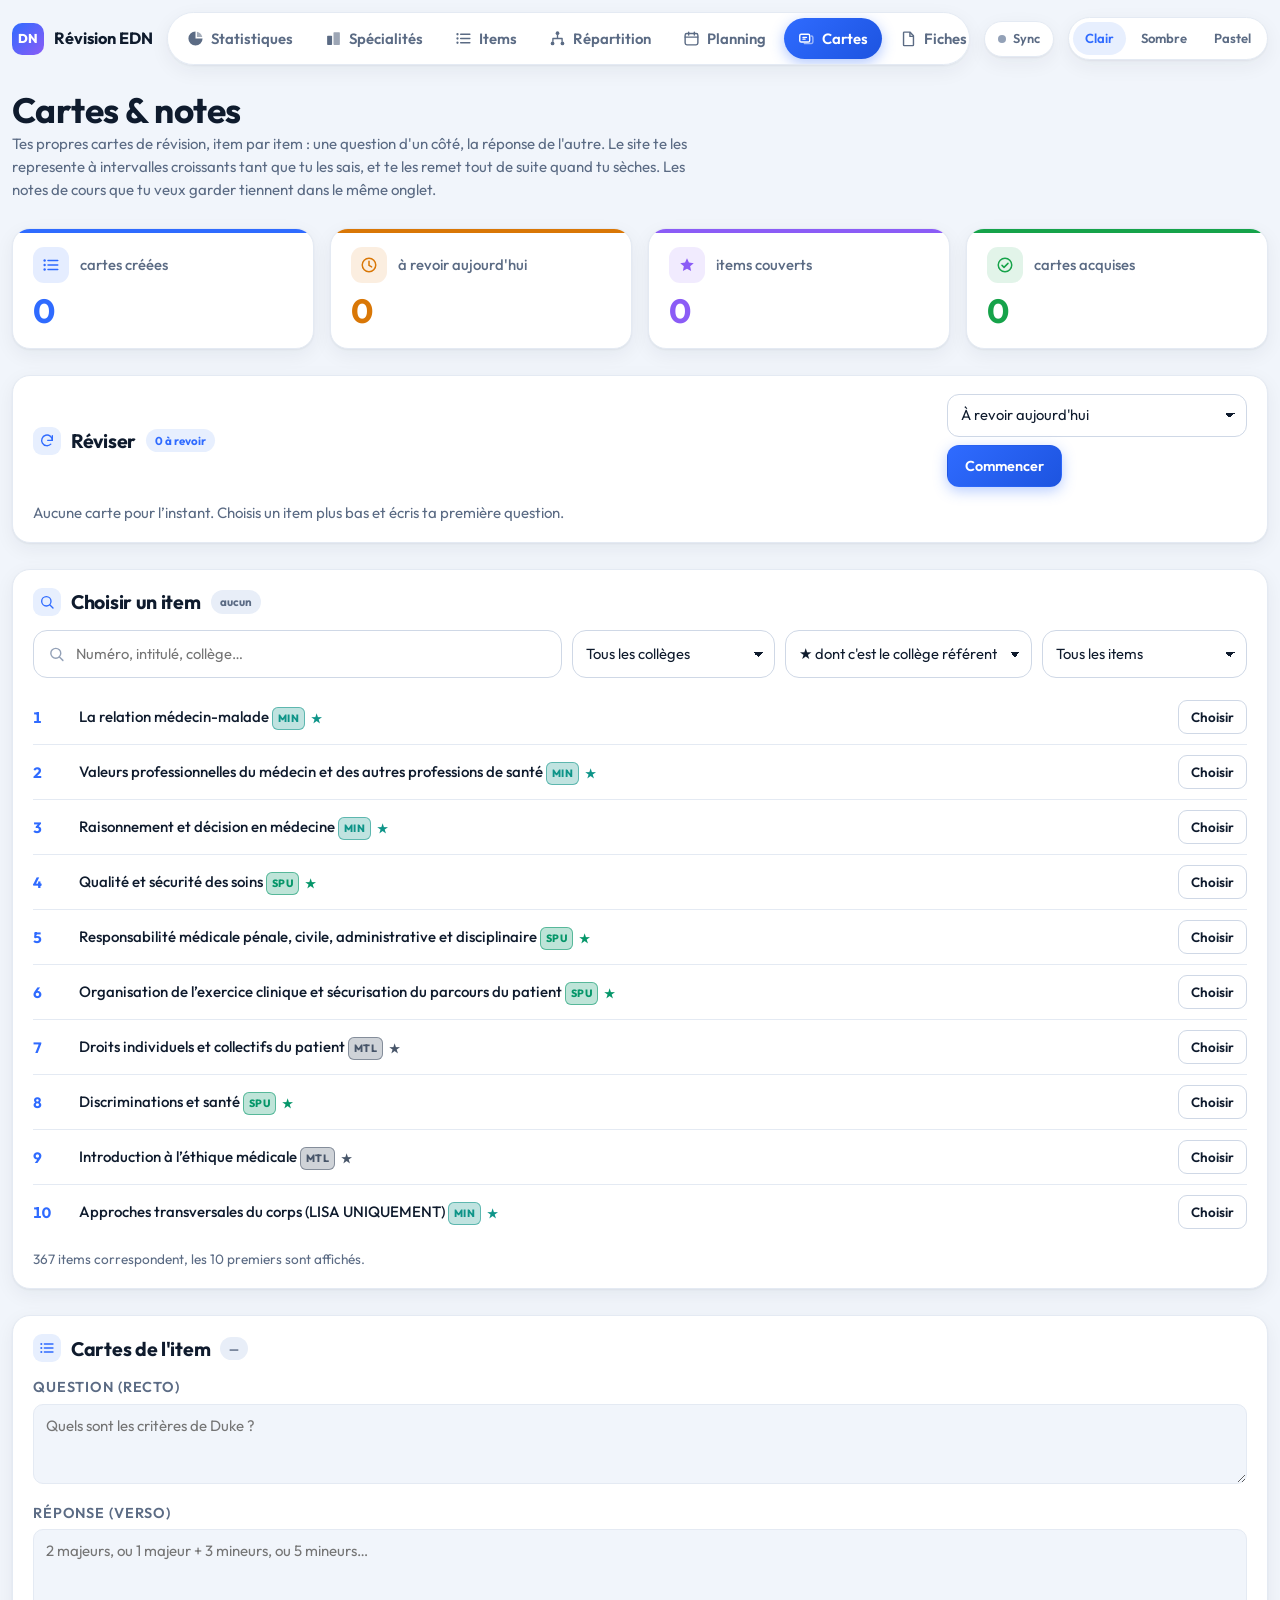
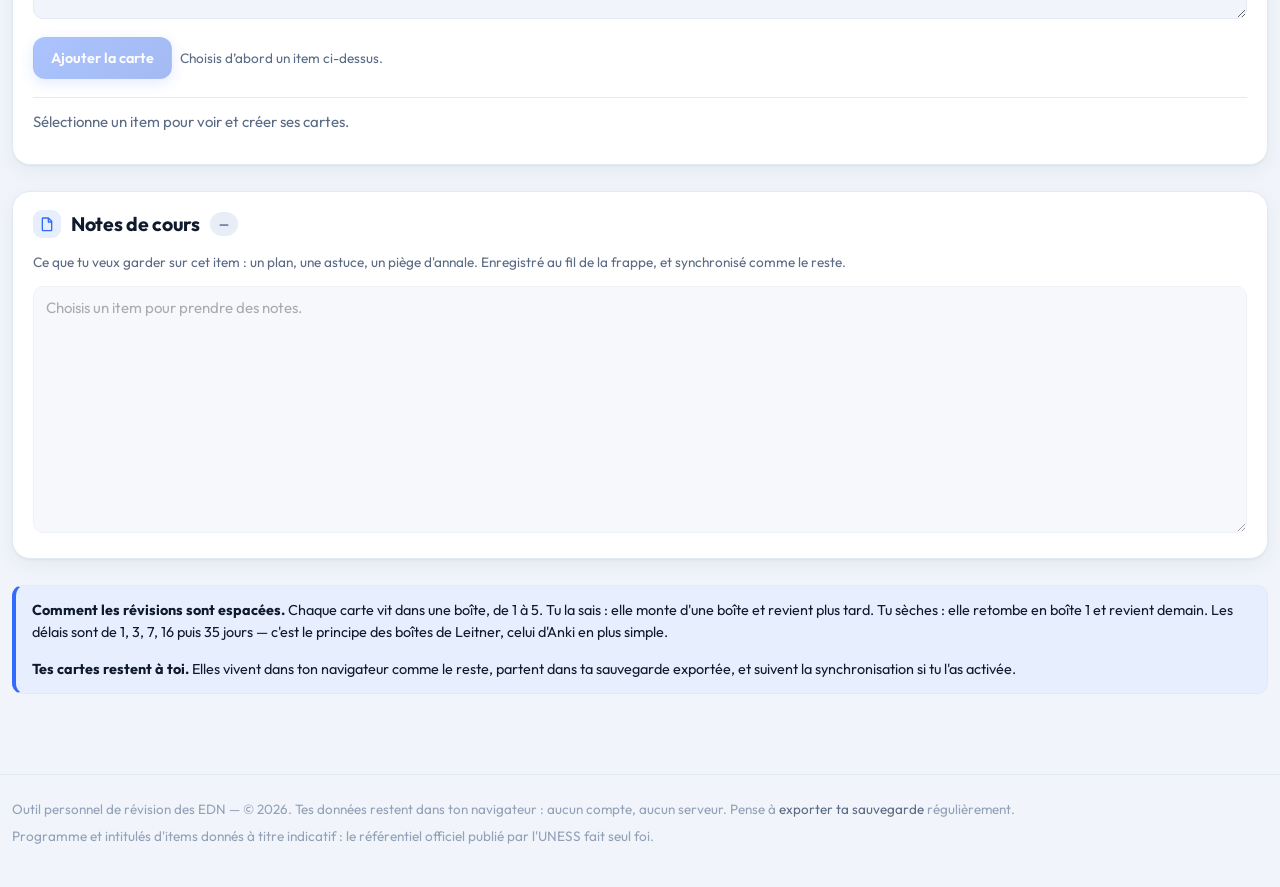
==== commit 7f981c98: "Filtrer par collège référent dans les recherches Planning et Cartes Le filtre par collège de ces deu" ====
--- a/cartes.html
+++ b/cartes.html
@@ -129,6 +129,11 @@
         <div class="filters">
           <label class="vh" for="c-col">Collège</label>
           <select id="c-col"><option value="">Tous les collèges</option></select>
+          <label class="vh" for="c-portee">Sur quel critère</label>
+          <select id="c-portee">
+            <option value="ref">★ dont c'est le collège référent</option>
+            <option value="present">présents dans ce collège</option>
+          </select>
           <label class="vh" for="c-avec">Filtrer</label>
           <select id="c-avec">
             <option value="">Tous les items</option>
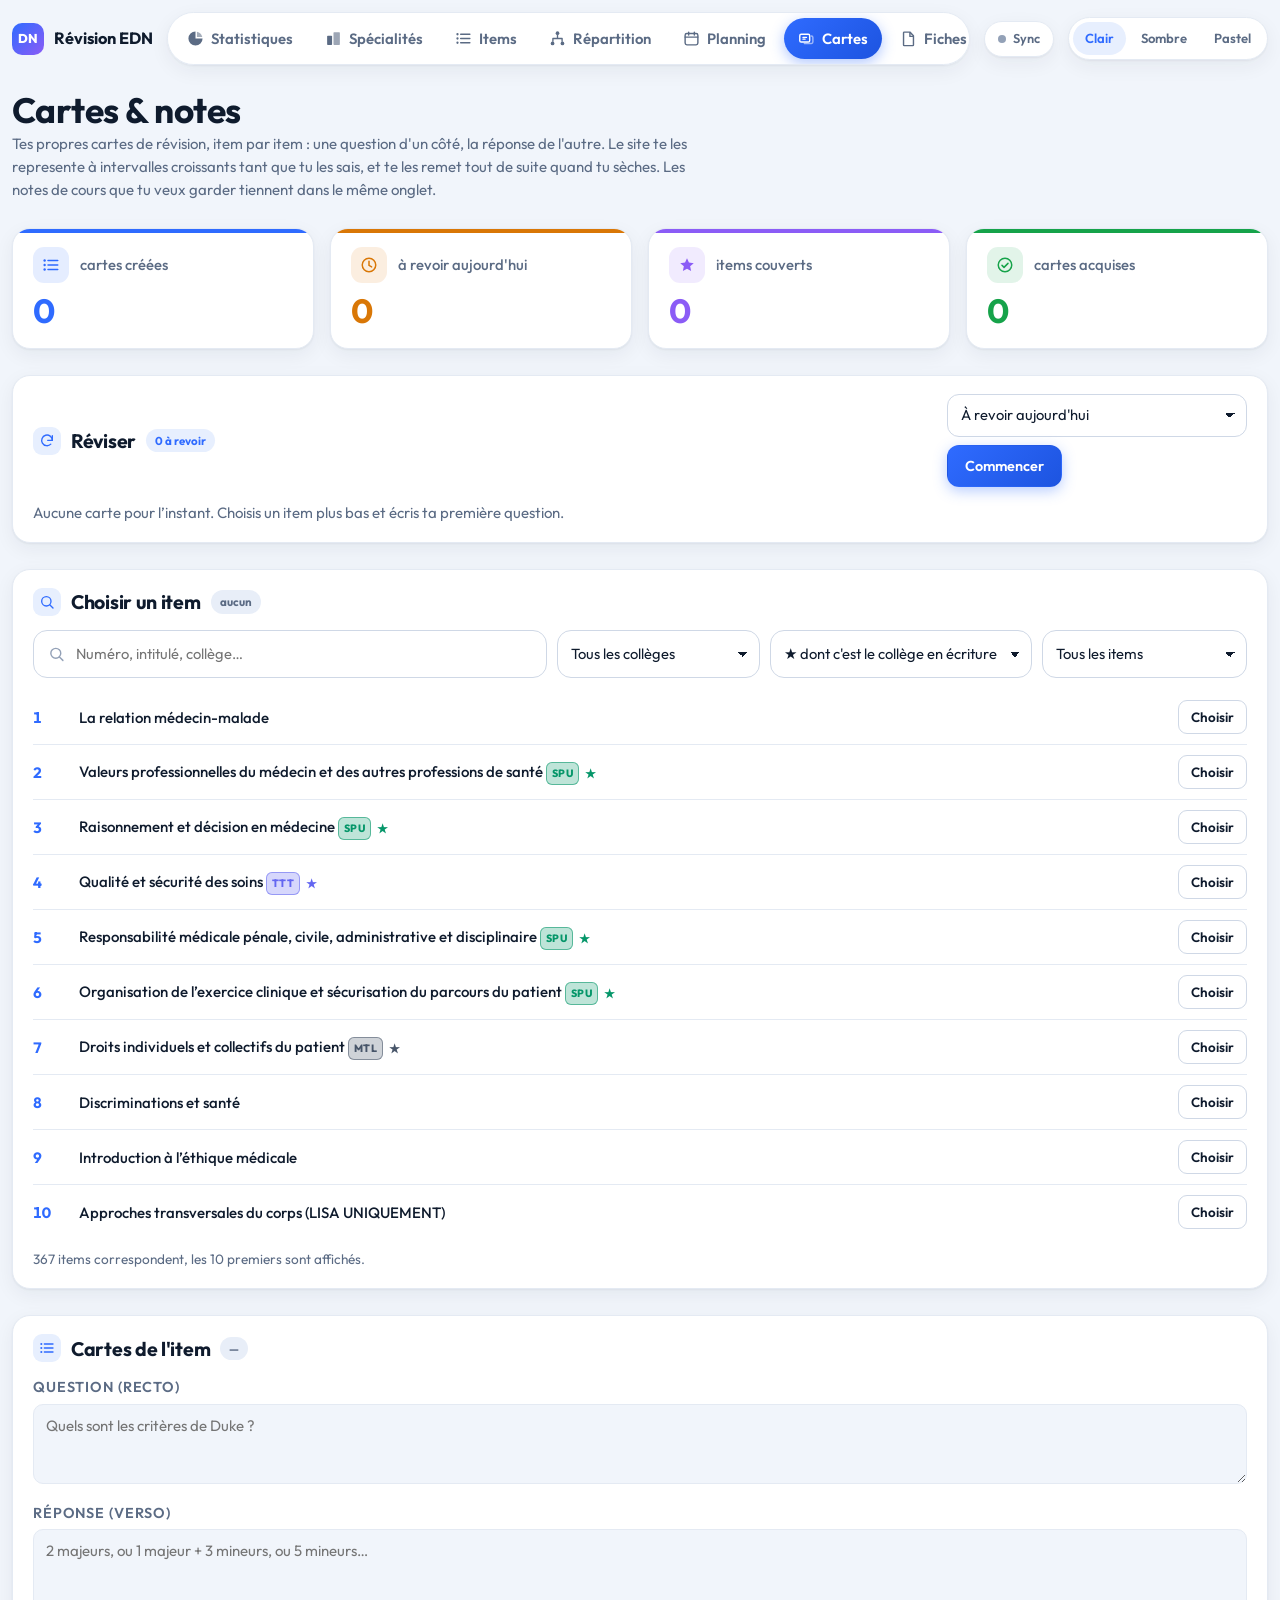
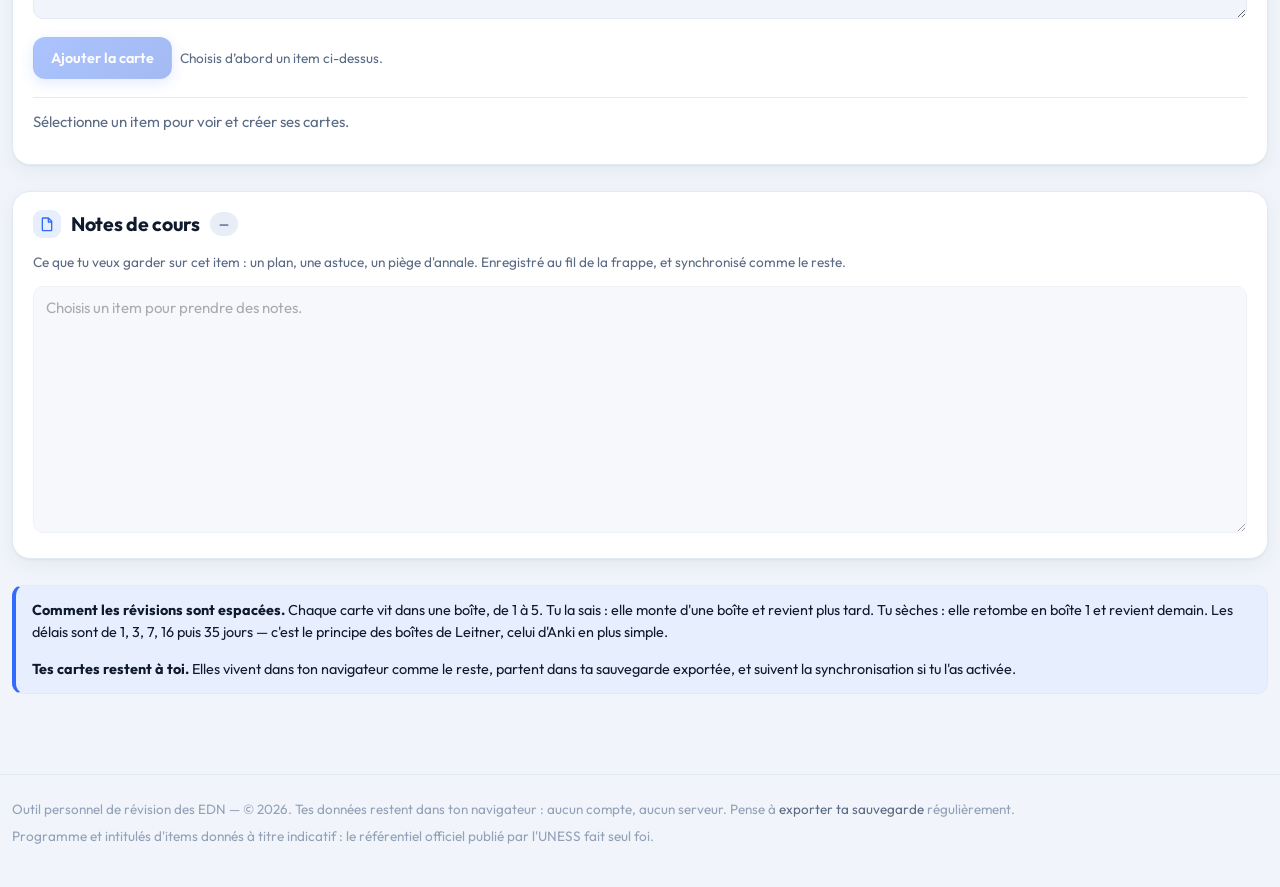
==== commit af71c479: "Les collèges en écriture du tableau officiel remplacent l'ancienne étoile L'étoile venait jusqu'ici " ====
--- a/cartes.html
+++ b/cartes.html
@@ -17,6 +17,7 @@
 <link rel="preconnect" href="https://fonts.googleapis.com">
 <link rel="preconnect" href="https://fonts.gstatic.com" crossorigin>
 <link rel="stylesheet" href="https://fonts.googleapis.com/css2?family=Outfit:wght@400;500;600;700;800&display=swap">
+<meta name="edn-build" content="__BUILD__">
 <link rel="stylesheet" href="assets/css/style.css?v=__BUILD__">
 <script src="assets/js/items.js?v=__BUILD__"></script>
 <script src="assets/js/store.js?v=__BUILD__"></script>
@@ -131,7 +132,7 @@
           <select id="c-col"><option value="">Tous les collèges</option></select>
           <label class="vh" for="c-portee">Sur quel critère</label>
           <select id="c-portee">
-            <option value="ref">★ dont c'est le collège référent</option>
+            <option value="ref">★ dont c'est le collège en écriture</option>
             <option value="present">présents dans ce collège</option>
           </select>
           <label class="vh" for="c-avec">Filtrer</label>
@@ -203,6 +204,17 @@
 
 </div>
 </main>
+
+<!-- Mode révision : plein écran, rien d'autre que la carte. -->
+<div class="focus" id="focus" hidden role="dialog" aria-modal="true" aria-label="Révision">
+  <div class="focus__barre">
+    <span class="focus__avance" id="focus-avance">—</span>
+    <div class="focus__jauge"><span id="focus-jauge"></span></div>
+    <button type="button" class="focus__quitter" id="focus-quitter" aria-label="Quitter la révision">✕</button>
+  </div>
+  <div class="focus__corps" id="focus-corps"></div>
+</div>
+
 
 <footer class="foot">
   <div class="wrap">
--- a/assets/css/style.css
+++ b/assets/css/style.css
@@ -324,6 +324,7 @@
   background: color-mix(in srgb, var(--spe, var(--blue)) 26%, transparent);
   box-shadow: inset 0 0 0 1px color-mix(in srgb, var(--spe, var(--blue)) 55%, transparent);
 }
+.spe__plus { font-size: .62rem; font-weight: 800; opacity: .8; margin-left: 1px; }
 .spe-cell { background: color-mix(in srgb, var(--spe) 7%, transparent); }
 :root[data-theme="sombre"] .spe-cell { background: color-mix(in srgb, var(--spe) 12%, transparent); }
 
@@ -1187,6 +1188,12 @@
 .flash__btn { display: flex; gap: 10px; justify-content: center; margin-top: 20px; }
 .flash__btn .btn { min-width: 132px; min-height: 44px; }
 
+/* Le libellé de l'item choisi porte un intitulé entier : sur un écran étroit
+   il dépassait, les pastilles ne sachant pas se couper. On le laisse rétrécir
+   et se terminer par des points de suspension, le titre complet restant lisible
+   dans la liste des résultats juste en dessous. */
+#item-tag { max-width: 100%; min-width: 0; overflow: hidden; text-overflow: ellipsis; display: inline-block; }
+
 /* Le choix de portée et le bouton « Commencer », à côté du titre « Réviser ».
    Sur un écran étroit ils passent sur leur propre ligne, pleine largeur :
    côte à côte, ils débordaient de l'écran sur les plus petits téléphones. */
@@ -1207,3 +1214,117 @@
   .flash__btn { flex-direction: column; }
   .flash__btn .btn { width: 100%; }
 }
+
+/* -------------------------------------------- révision en plein écran */
+
+/* Pendant une session, la carte prend tout l'écran : plus de navigation, plus
+   de formulaire, plus de compteurs — rien d'autre à regarder que la question. */
+.focus {
+  position: fixed; inset: 0; z-index: 200;
+  display: flex; flex-direction: column;
+  background: var(--bg);
+  padding: env(safe-area-inset-top) env(safe-area-inset-right)
+           env(safe-area-inset-bottom) env(safe-area-inset-left);
+}
+/* Le défilement est bloqué sur les deux éléments : selon le navigateur, c'est
+   l'un ou l'autre qui défile, et une page qui bouge derrière ruinerait le
+   propos du plein écran. */
+html.focus-ouvert, body.focus-ouvert { overflow: hidden; height: 100%; }
+
+.focus__barre {
+  display: flex; align-items: center; gap: 14px;
+  padding: 14px 18px; border-bottom: 1px solid var(--line);
+}
+.focus__avance {
+  flex: none; font-variant-numeric: tabular-nums;
+  font-size: .85rem; font-weight: 700; color: var(--ink-2);
+}
+.focus__jauge {
+  flex: 1 1 auto; height: 6px; border-radius: 999px; background: var(--bg-2); overflow: hidden;
+}
+.focus__jauge > span {
+  display: block; height: 100%; width: 0; border-radius: 999px;
+  background: var(--blue); transition: width .25s ease;
+}
+.focus__quitter {
+  flex: none; width: 40px; height: 40px; border-radius: 12px;
+  display: inline-flex; align-items: center; justify-content: center;
+  font-size: 1.05rem; color: var(--ink-2);
+  background: transparent; border: 1px solid var(--line); cursor: pointer;
+}
+.focus__quitter:hover { background: var(--bg-2); color: var(--ink); }
+
+.focus__corps {
+  flex: 1 1 auto; overflow-y: auto;
+  display: flex; align-items: center; justify-content: center;
+  padding: 24px 18px;
+}
+/* La carte en plein écran : plus grande, sans cadre qui la referme. */
+.flash--focus {
+  width: 100%; max-width: 720px; border: 0; background: transparent; padding: 0;
+}
+.flash--focus .flash__r { font-size: 1.6rem; line-height: 1.35; }
+.flash--focus .flash__v { font-size: 1.18rem; margin-top: 22px; padding-top: 22px; }
+.flash--focus .flash__btn { margin-top: 30px; }
+.flash--focus .flash__btn .btn { min-width: 160px; min-height: 52px; font-size: 1rem; }
+
+.focus__fin { text-align: center; }
+.focus__fin-titre { margin: 0; font-size: 1.5rem; font-weight: 700; }
+.focus__fin-detail { margin: 12px 0 26px; color: var(--ink-2); }
+.focus__fin .btn { min-width: 180px; min-height: 48px; }
+
+@media (max-width: 760px) {
+  .focus__barre { padding: 12px 14px; }
+  .focus__corps { padding: 18px 16px; align-items: flex-start; padding-top: 32px; }
+  .flash--focus .flash__r { font-size: 1.3rem; }
+  .flash--focus .flash__v { font-size: 1.05rem; }
+  .flash--focus .flash__btn { flex-direction: column; margin-top: 26px; }
+  .flash--focus .flash__btn .btn { width: 100%; }
+}
+
+/* ------------------------------------- les trois réponses d'une carte */
+
+/* Rouge, orange, vert : on lit son niveau à la couleur avant même le mot, et
+   chaque bouton annonce dans combien de temps la carte reviendra. */
+.flash__btn--3 { display: grid; grid-template-columns: repeat(3, 1fr); gap: 10px; }
+.flash__aide { margin: 26px 0 0; color: var(--ink-2); font-size: .92rem; }
+
+.rep {
+  display: flex; flex-direction: column; align-items: center; gap: 3px;
+  padding: 13px 10px; min-height: 60px;
+  font: inherit; font-weight: 700; cursor: pointer;
+  border-radius: 12px; border: 1.5px solid color-mix(in srgb, var(--r) 45%, transparent);
+  background: color-mix(in srgb, var(--r) 12%, transparent); color: var(--r);
+  transition: background .12s ease, transform .06s ease;
+}
+.rep:hover { background: color-mix(in srgb, var(--r) 22%, transparent); }
+.rep:active { transform: translateY(1px); }
+.rep:focus-visible { outline: 2px solid var(--r); outline-offset: 2px; }
+.rep--rouge  { --r: var(--red); }
+.rep--orange { --r: var(--amber); }
+.rep--vert   { --r: var(--green); }
+.rep__t { font-size: 1rem; }
+.rep__d { font-size: .74rem; font-weight: 600; opacity: .75; }
+
+.focus__bilan { display: flex; justify-content: center; gap: 10px; margin-bottom: 26px; }
+.bilan {
+  display: flex; flex-direction: column; align-items: center; gap: 2px;
+  padding: 10px 16px; border-radius: 12px;
+  font-size: .78rem; font-weight: 600;
+  background: color-mix(in srgb, var(--r) 14%, transparent); color: var(--r);
+}
+.bilan strong { font-size: 1.35rem; font-weight: 800; }
+.bilan--rouge  { --r: var(--red); }
+.bilan--orange { --r: var(--amber); }
+.bilan--vert   { --r: var(--green); }
+
+@media (max-width: 760px) {
+  /* Les trois restent côte à côte : c'est leur alignement qui fait lire
+     l'échelle rouge → vert d'un coup d'œil. */
+  .flash--focus .flash__btn--3 { flex-direction: row; gap: 8px; }
+  .rep { padding: 12px 4px; min-height: 64px; }
+  .rep__t { font-size: .92rem; }
+  .rep__d { font-size: .68rem; }
+  .focus__bilan { gap: 8px; }
+  .bilan { padding: 9px 12px; }
+}
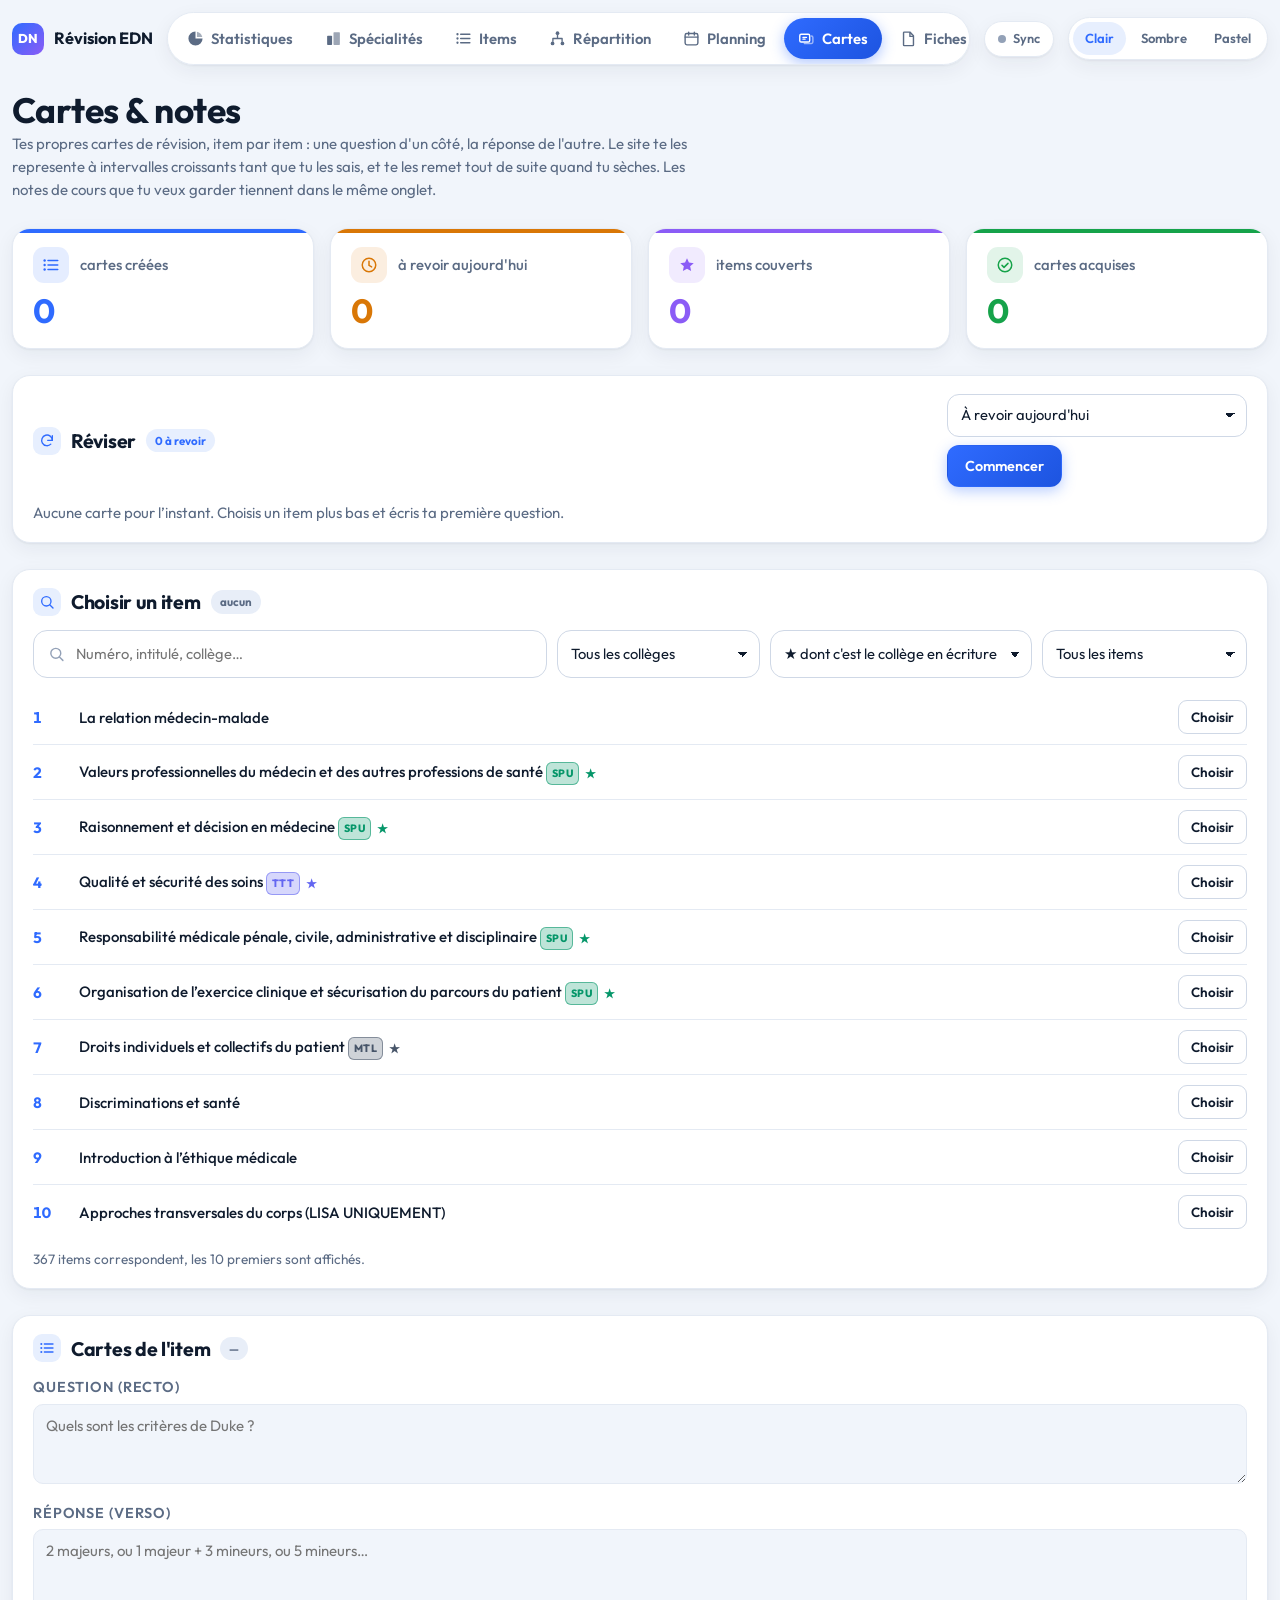
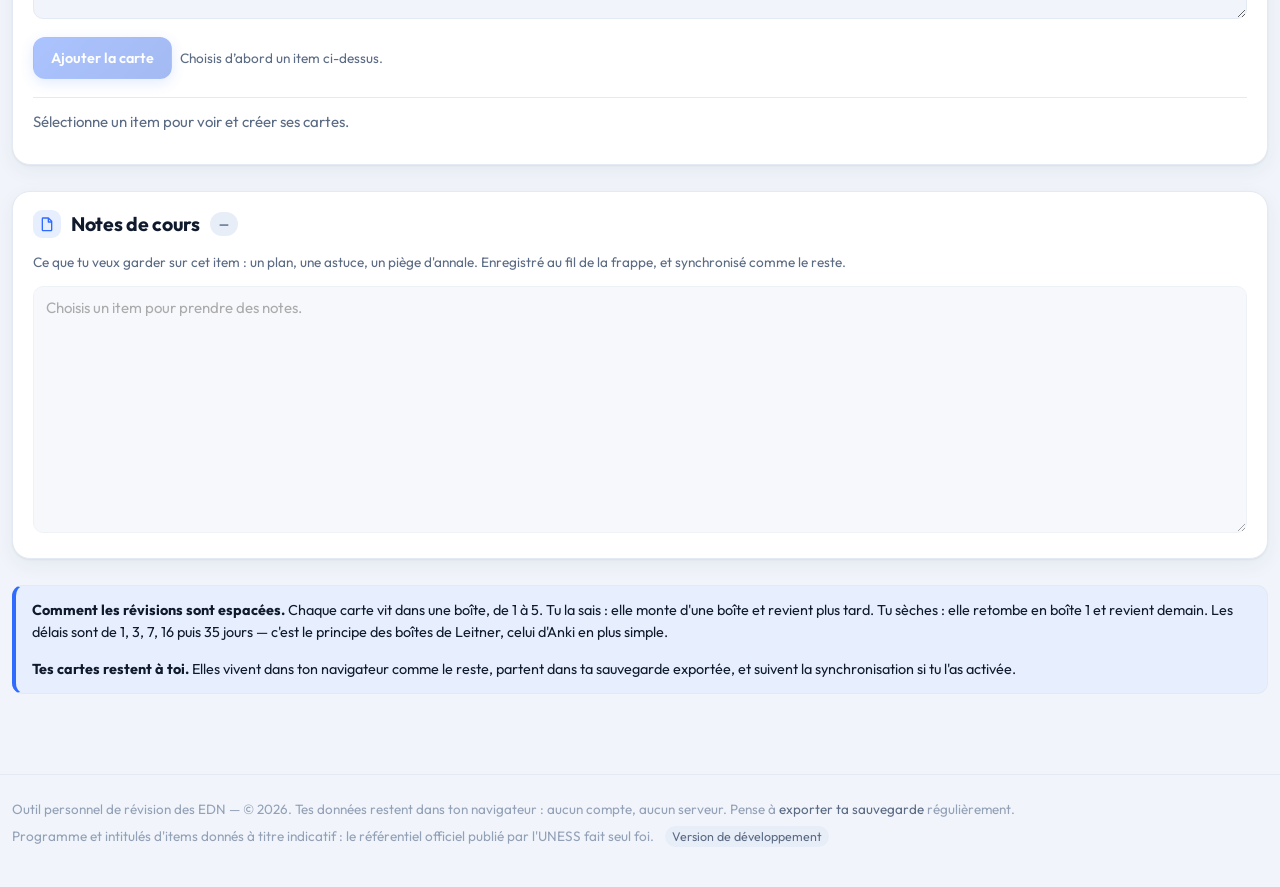
==== commit ad1b76d8: "Afficher la version chargée, et un bouton pour forcer la mise à jour Trois signalements d'affilée po" ====
--- a/cartes.html
+++ b/cartes.html
@@ -226,6 +226,7 @@
     <p class="mb0 small" style="margin-top:6px">
       Programme et intitulés d'items donnés à titre indicatif : le référentiel officiel
       publié par l'UNESS fait seul foi.
+      <span class="version" id="version"></span>
     </p>
   </div>
 </footer>
--- a/assets/css/style.css
+++ b/assets/css/style.css
@@ -1328,3 +1328,10 @@
   .focus__bilan { gap: 8px; }
   .bilan { padding: 9px 12px; }
 }
+
+/* La version livrée, en pied de page : discrète mais toujours lisible. */
+.version {
+  display: inline-block; margin-left: 8px; padding: 1px 7px;
+  border-radius: 999px; background: var(--bg-2); color: var(--ink-2);
+  font-size: .78rem; font-variant-numeric: tabular-nums; white-space: nowrap;
+}
